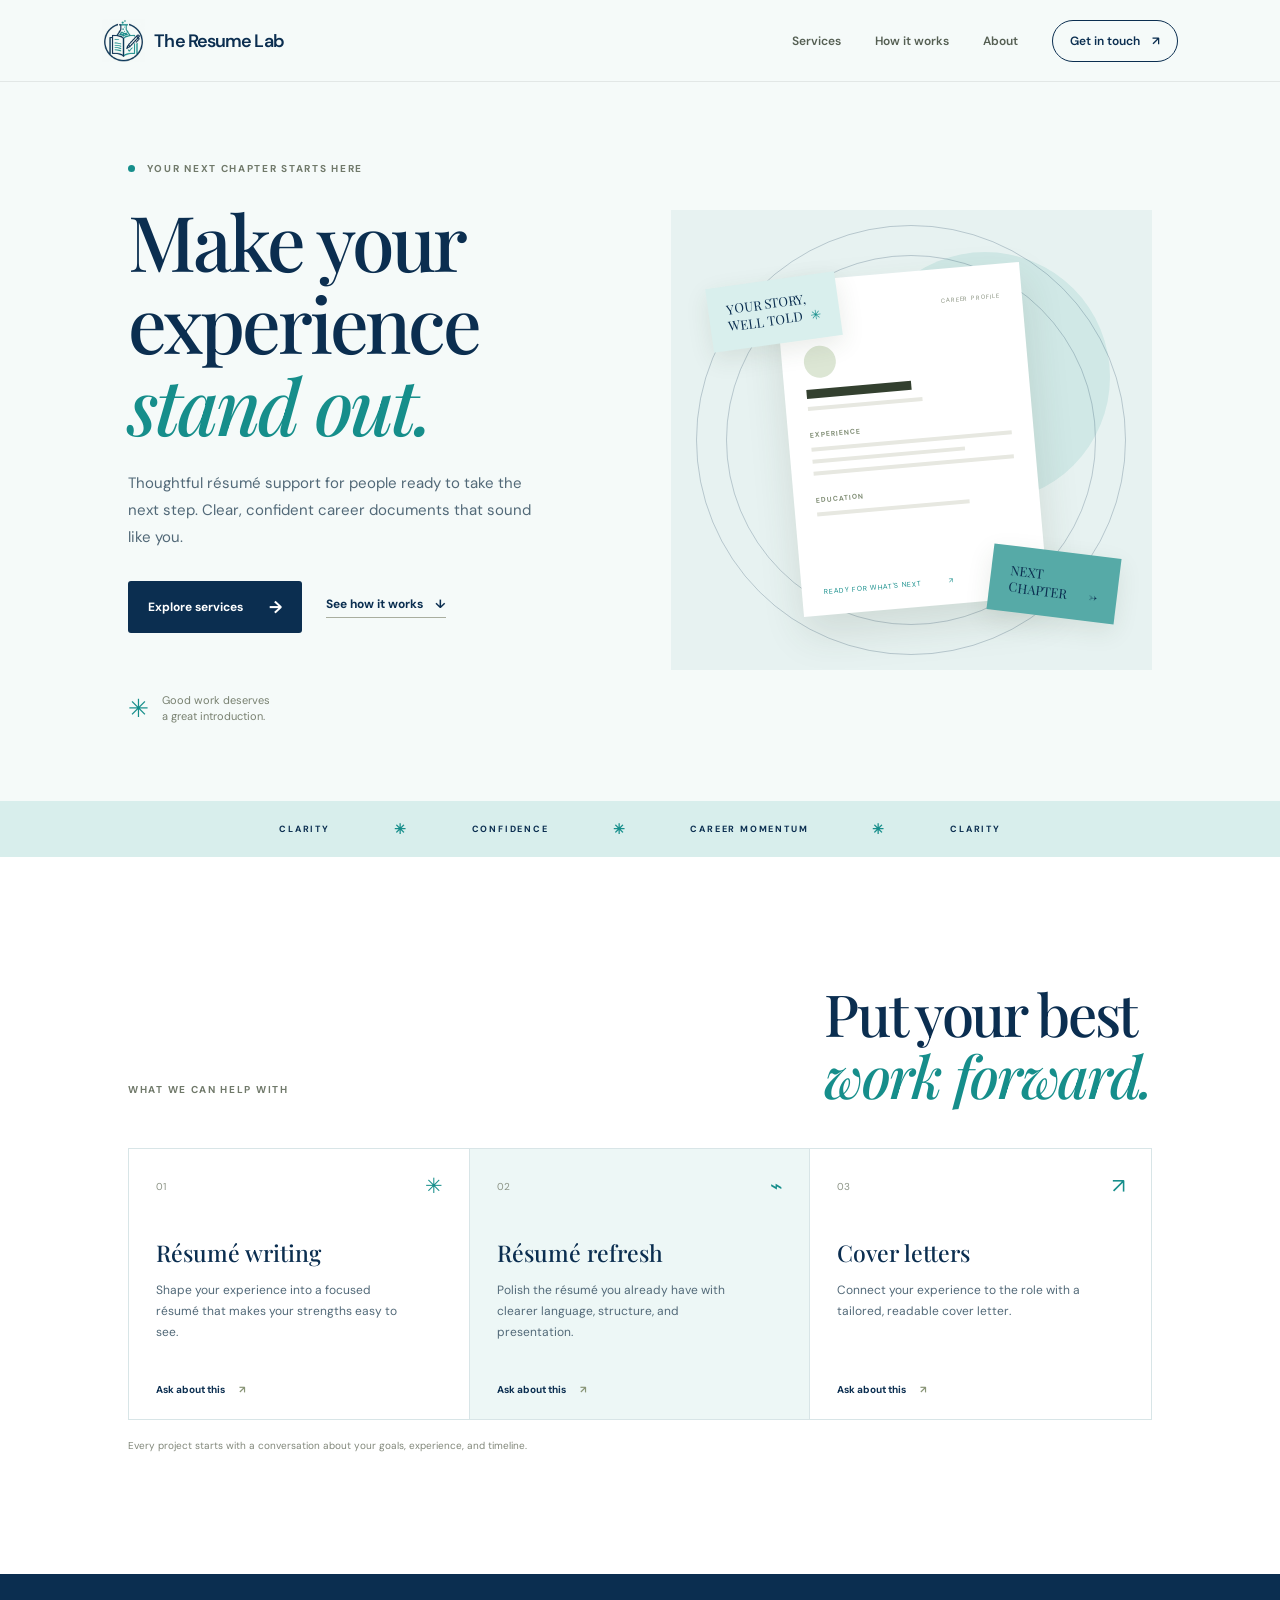
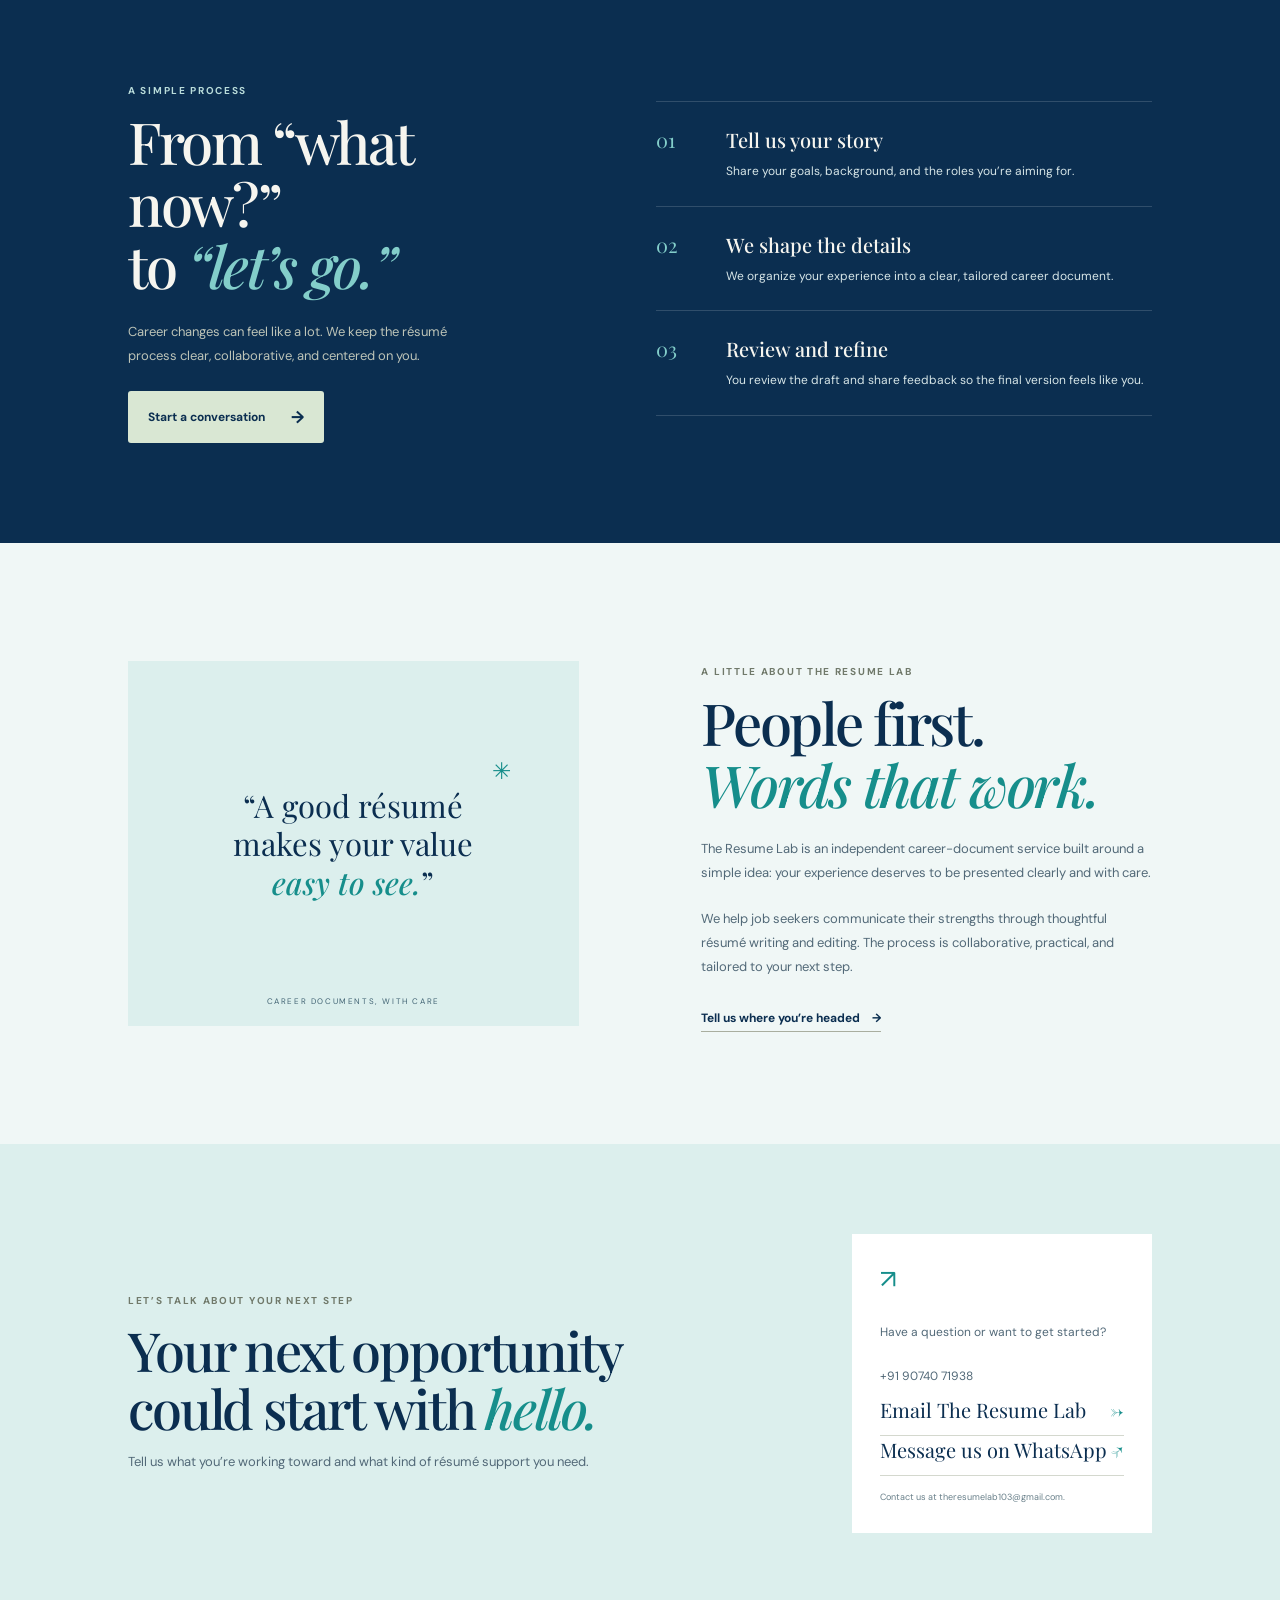
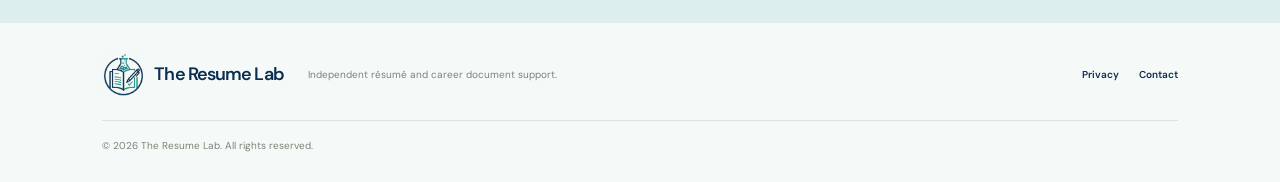
==== index.html @ 8561c63e "Add phone and WhatsApp contact" ====
﻿<!doctype html>
<html lang="en">
<head>
  <meta charset="utf-8">
  <meta name="viewport" content="width=device-width, initial-scale=1">
  <meta name="description" content="The Resume Lab helps job seekers present their experience clearly with résumé writing, editing, and career document support.">
  <meta name="theme-color" content="#f7f5f0">
  <title>The Resume Lab — Make your next move</title>
  <link rel="stylesheet" href="styles.css?v=navy-teal-20261121">
</head>
<body>
  <header class="site-header">
    <a class="brand" href="#home" aria-label="The Resume Lab home"><img class="brand-logo" src="logo.png" alt=""><span>The Resume Lab</span></a>
    <nav aria-label="Main navigation"><a href="#services">Services</a><a href="#process">How it works</a><a href="#about">About</a><a class="nav-cta" href="#contact">Get in touch <span aria-hidden="true">↗</span></a></nav>
  </header>
  <main>
    <section class="hero" id="home">
      <div class="hero-copy">
        <p class="eyebrow"><span class="eyebrow-dot"></span> YOUR NEXT CHAPTER STARTS HERE</p>
        <h1>Make your<br>experience <em>stand out.</em></h1>
        <p class="hero-text">Thoughtful résumé support for people ready to take the next step. Clear, confident career documents that sound like you.</p>
        <div class="hero-actions"><a class="button button-dark" href="#services">Explore services <span aria-hidden="true">→</span></a><a class="text-link" href="#process">See how it works <span aria-hidden="true">↓</span></a></div>
        <div class="hero-note"><span class="note-star">✳</span><span>Good work deserves<br>a great introduction.</span></div>
      </div>
      <div class="hero-art" aria-label="Illustration of a résumé document">
        <div class="sun"></div><div class="orbit orbit-one"></div><div class="orbit orbit-two"></div>
        <div class="paper"><div class="paper-top"><span class="paper-logo">RL</span><span class="paper-label">CAREER PROFILE</span></div><div class="paper-avatar"></div><div class="paper-name"></div><div class="paper-line line-short"></div><div class="paper-section">EXPERIENCE</div><div class="paper-line"></div><div class="paper-line line-mid"></div><div class="paper-line"></div><div class="paper-section">EDUCATION</div><div class="paper-line line-mid"></div><div class="paper-tag">READY FOR WHAT'S NEXT <span>↗</span></div></div>
        <div class="sticker sticker-top">YOUR STORY,<br>WELL TOLD <span>✳</span></div><div class="sticker sticker-bottom">NEXT<br>CHAPTER <span>→</span></div>
      </div>
    </section>
    <section class="strip"><span>CLARITY</span><b>✳</b><span>CONFIDENCE</span><b>✳</b><span>CAREER MOMENTUM</span><b>✳</b><span>CLARITY</span></section>
    <section class="section services" id="services">
      <div class="section-heading"><p class="eyebrow">WHAT WE CAN HELP WITH</p><h2>Put your best<br><em>work forward.</em></h2></div>
      <div class="service-grid">
        <article class="service-card"><span class="card-number">01</span><span class="service-icon">✳</span><h3>Résumé writing</h3><p>Shape your experience into a focused résumé that makes your strengths easy to see.</p><a href="#contact" aria-label="Ask about résumé writing">Ask about this <span>↗</span></a></article>
        <article class="service-card card-highlight"><span class="card-number">02</span><span class="service-icon">⌁</span><h3>Résumé refresh</h3><p>Polish the résumé you already have with clearer language, structure, and presentation.</p><a href="#contact" aria-label="Ask about a résumé refresh">Ask about this <span>↗</span></a></article>
        <article class="service-card"><span class="card-number">03</span><span class="service-icon">↗</span><h3>Cover letters</h3><p>Connect your experience to the role with a tailored, readable cover letter.</p><a href="#contact" aria-label="Ask about cover letters">Ask about this <span>↗</span></a></article>
      </div>
      <p class="small-note">Every project starts with a conversation about your goals, experience, and timeline.</p>
    </section>
    <section class="process" id="process"><div class="process-intro"><p class="eyebrow">A SIMPLE PROCESS</p><h2>From “what now?”<br>to <em>“let’s go.”</em></h2><p>Career changes can feel like a lot. We keep the résumé process clear, collaborative, and centered on you.</p><a class="button button-light" href="#contact">Start a conversation <span>→</span></a></div><div class="steps"><article><span>01</span><div><h3>Tell us your story</h3><p>Share your goals, background, and the roles you’re aiming for.</p></div></article><article><span>02</span><div><h3>We shape the details</h3><p>We organize your experience into a clear, tailored career document.</p></div></article><article><span>03</span><div><h3>Review and refine</h3><p>You review the draft and share feedback so the final version feels like you.</p></div></article></div></section>
    <section class="about section" id="about"><div class="about-visual"><div class="about-quote">“A good résumé<br>makes your value<br><em>easy to see.</em>”<span>✳</span></div><div class="about-caption">CAREER DOCUMENTS, WITH CARE</div></div><div class="about-copy"><p class="eyebrow">A LITTLE ABOUT THE RESUME LAB</p><h2>People first.<br><em>Words that work.</em></h2><p>The Resume Lab is an independent career-document service built around a simple idea: your experience deserves to be presented clearly and with care.</p><p>We help job seekers communicate their strengths through thoughtful résumé writing and editing. The process is collaborative, practical, and tailored to your next step.</p><a class="text-link" href="#contact">Tell us where you’re headed <span>→</span></a></div></section>
    <section class="contact" id="contact"><div><p class="eyebrow">LET’S TALK ABOUT YOUR NEXT STEP</p><h2>Your next opportunity<br>could start with <em>hello.</em></h2><p>Tell us what you’re working toward and what kind of résumé support you need.</p></div><div class="contact-card"><span class="contact-symbol">↗</span><p>Have a question or want to get started?</p><p class="contact-phone"><a href="tel:+919074071938">+91 90740 71938</a></p><a href="mailto:theresumelab103@gmail.com">Email The Resume Lab <span>→</span></a><a class="whatsapp-link" href="https://wa.me/919074071938" target="_blank" rel="noopener noreferrer" aria-label="Message The Resume Lab on WhatsApp">Message us on WhatsApp <span aria-hidden="true">↗</span></a><small>Contact us at theresumelab103@gmail.com.</small></div></section>
  </main>
  <footer class="site-footer"><a class="brand" href="#home"><img class="brand-logo" src="logo.png" alt=""><span>The Resume Lab</span></a><p>Independent résumé and career document support.</p><div class="footer-links"><a href="privacy.html">Privacy</a><a href="#contact">Contact</a></div><small>© <span id="year">2026</span> The Resume Lab. All rights reserved.</small></footer>
</body>
</html>
---- styles.css ----
﻿@import url('https://fonts.googleapis.com/css2?family=DM+Sans:wght@400;500;600;700&family=Playfair+Display:ital,wght@0,500;0,600;0,700;1,500;1,600&display=swap');
:root{--ink:#202820;--muted:#657065;--cream:#f7f5f0;--paper:#fffefa;--green:#d9e7d3;--lime:#b9d66d;--orange:#e77b50;--line:#deded5}*{box-sizing:border-box}html{scroll-behavior:smooth}body{margin:0;background:var(--cream);color:var(--ink);font-family:'DM Sans',sans-serif}a{color:inherit;text-decoration:none}.site-header{height:82px;padding:0 8%;display:flex;align-items:center;justify-content:space-between;border-bottom:1px solid rgba(32,40,32,.09)}.brand{font-weight:700;letter-spacing:-.06em;font-size:21px;display:inline-flex;align-items:center;gap:9px}.brand-light{font-weight:400;color:#758271}.brand-logo{height:43px;width:43px;object-fit:contain;mix-blend-mode:multiply}.brand>span{font-family:'DM Sans',sans-serif;font-size:18px;font-weight:600;letter-spacing:-.05em;color:var(--ink)}.site-header nav{display:flex;align-items:center;gap:34px;font-size:12px;font-weight:600}.site-header nav a:not(.nav-cta){color:#555f53}.nav-cta{padding:12px 17px;border:1px solid var(--ink);border-radius:99px}.nav-cta span{margin-left:9px}.hero{min-height:620px;padding:70px 10% 74px;display:grid;grid-template-columns:1fr 1fr;align-items:center;gap:6%}.eyebrow{font-size:10px;letter-spacing:.17em;font-weight:700;color:#70796a}.eyebrow-dot{display:inline-block;width:7px;height:7px;background:var(--orange);border-radius:50%;margin-right:8px}.hero h1,.section h2,.process h2,.about h2,.contact h2{font-family:'Playfair Display',serif;font-weight:500;letter-spacing:-.04em;line-height:1.07}.hero h1{font-size:clamp(54px,6vw,82px);margin:24px 0}.hero h1 em,.section h2 em,.process h2 em,.about h2 em,.contact h2 em,.about-quote em{font-weight:500;color:#81936d}.hero-text{max-width:420px;font-size:15px;line-height:1.8;color:var(--muted)}.hero-actions{display:flex;align-items:center;gap:24px;margin-top:30px}.button{display:inline-flex;align-items:center;gap:26px;padding:15px 20px;border-radius:3px;font-size:12px;font-weight:700}.button-dark{background:var(--ink);color:white}.button span{font-size:17px}.text-link{font-size:12px;font-weight:700;border-bottom:1px solid #a9ae9f;padding-bottom:5px}.text-link span{margin-left:9px}.hero-note{display:flex;gap:13px;align-items:center;margin-top:57px;font-size:11px;line-height:1.5;color:#788070}.note-star{font-size:25px;color:var(--orange)}.hero-art{height:460px;background:#e7ebdf;position:relative;overflow:hidden;display:grid;place-items:center}.sun{width:250px;height:250px;border-radius:50%;background:#d3dfc7;position:absolute;top:42px;right:42px}.orbit{position:absolute;border:1px solid rgba(93,115,79,.25);border-radius:50%;width:370px;height:370px}.orbit-two{width:430px;height:430px}.paper{position:relative;width:245px;height:335px;background:var(--paper);box-shadow:0 18px 40px #34452b22;padding:22px;transform:rotate(-5deg);z-index:1}.paper-top{display:flex;justify-content:space-between;align-items:center}.paper-logo{font-family:'Playfair Display';color:#849273;font-weight:700;font-size:15px}.paper-label{font-size:6px;letter-spacing:.16em;color:#87907e}.paper-avatar{margin-top:24px;width:32px;height:32px;background:#dce6d4;border-radius:50%}.paper-name{width:105px;height:9px;background:#33402f;margin-top:11px}.paper-line{height:4px;width:100%;background:#e7e8e1;margin-top:8px}.paper-line.line-short{width:57%;margin-top:8px}.paper-line.line-mid{width:76%}.paper-section{font-size:7px;letter-spacing:.14em;color:#839078;margin-top:20px;font-weight:700}.paper-tag{position:absolute;bottom:19px;font-size:7px;letter-spacing:.1em;color:#849273}.paper-tag span{color:#db805c;margin-left:25px}.sticker{position:absolute;z-index:2;font-family:'Playfair Display',serif;font-size:13px;line-height:1.3;box-shadow:0 8px 24px #34452b1a}.sticker-top{top:70px;left:8%;padding:15px 18px;background:#f4e0d4;transform:rotate(-8deg)}.sticker-top span{color:var(--orange);margin-left:6px}.sticker-bottom{bottom:53px;right:7%;padding:16px 19px;background:var(--lime);transform:rotate(7deg)}.sticker-bottom span{margin-left:19px}.strip{height:56px;background:#dbe4d4;display:flex;align-items:center;justify-content:center;gap:5%;font-size:9px;letter-spacing:.2em;font-weight:700;color:#606d58}.strip b{color:#e17b50;font-size:14px}.section{padding:112px 10%}.services{background:var(--paper)}.section-heading{display:flex;align-items:flex-end;justify-content:space-between;margin-bottom:42px}.section h2,.process h2,.about h2{font-size:clamp(40px,4.7vw,58px);margin:13px 0 0}.service-grid{display:grid;grid-template-columns:repeat(3,1fr);border:1px solid var(--line)}.service-card{min-height:270px;padding:25px 27px;position:relative;border-right:1px solid var(--line)}.service-card:last-child{border-right:0}.card-highlight{background:#f0f3ec}.card-number{font-size:10px;color:#8b9385}.service-icon{position:absolute;right:26px;top:23px;font-size:21px;color:#839273}.service-card h3{font-family:'Playfair Display',serif;font-weight:500;font-size:23px;margin:42px 0 10px}.service-card p{font-size:12px;color:var(--muted);line-height:1.75;max-width:260px}.service-card a{position:absolute;bottom:23px;left:27px;font-size:10px;font-weight:700}.service-card a span{margin-left:12px;color:#899577}.small-note{font-size:10px;color:#81877a;margin-top:19px}.process{background:var(--ink);color:#f6f5ef;padding:100px 10%;display:grid;grid-template-columns:.9fr 1.1fr;gap:12%;align-items:center}.process .eyebrow{color:#b2bdab}.process h2 em{color:#c4d49a}.process-intro>p:not(.eyebrow){font-size:13px;line-height:1.8;color:#bdc4b8;max-width:350px;margin:24px 0}.button-light{background:#d9e7d3;color:var(--ink)}.steps article{display:grid;grid-template-columns:50px 1fr;gap:20px;padding:24px 0;border-bottom:1px solid #ffffff27}.steps article:first-child{border-top:1px solid #ffffff27}.steps article>span{font-family:'Playfair Display';color:#b7ca8b;font-size:20px}.steps h3{font-family:'Playfair Display';font-size:20px;font-weight:500;margin:0 0 8px}.steps p{font-size:12px;color:#bdc4b8;line-height:1.7;margin:0}.about{display:grid;grid-template-columns:1fr 1fr;gap:12%;align-items:center;background:#f0eee7}.about-visual{height:365px;background:#e0e8d8;display:grid;place-items:center;position:relative}.about-quote{font-family:'Playfair Display';font-size:31px;line-height:1.25;text-align:center;position:relative}.about-quote span{position:absolute;right:-38px;top:-30px;color:var(--orange);font-size:23px}.about-caption{position:absolute;bottom:20px;font-size:8px;letter-spacing:.2em;color:#75816c}.about-copy>p:not(.eyebrow){font-size:13px;line-height:1.85;color:var(--muted);max-width:450px;margin:22px 0}.about-copy .text-link{display:inline-block;margin-top:9px}.contact{padding:90px 10%;background:#e3e9dd;display:flex;align-items:center;justify-content:space-between;gap:40px}.contact h2{font-size:clamp(38px,4.5vw,54px);margin:15px 0}.contact>div:first-child>p:last-child{color:var(--muted);font-size:13px}.contact-card{width:300px;background:var(--paper);padding:28px;position:relative}.contact-symbol{font-size:26px;color:#879875}.contact-card p{font-size:12px;color:var(--muted);margin:28px 0 12px}.contact-card>a{font-family:'Playfair Display';font-size:20px;border-bottom:1px solid #d4d8ce;padding-bottom:12px;display:flex;justify-content:space-between}.contact-card>a span{color:var(--orange)}.contact-card small{font-size:9px;color:#92988b;display:block;line-height:1.5;margin-top:15px}.site-footer{padding:30px 8%;display:grid;grid-template-columns:auto 1fr auto;align-items:center;gap:24px}.site-footer p,.site-footer small{font-size:10px;color:#7b8375}.footer-links{display:flex;gap:20px;font-size:10px;font-weight:600}.site-footer>small{grid-column:1/-1;border-top:1px solid var(--line);padding-top:18px}.privacy-page{max-width:780px;margin:80px auto;padding:0 25px;min-height:70vh}.privacy-page h1{font:500 48px 'Playfair Display'}.privacy-page p{font-size:14px;line-height:1.8;color:#586354}.privacy-page .brand{margin-bottom:45px}
@media(max-width:800px){.site-header{padding:0 5%}.site-header nav{gap:15px}.site-header nav a:not(.nav-cta){display:none}.hero{padding:55px 7%;grid-template-columns:1fr;gap:40px}.hero-art{height:390px}.strip{gap:3%;font-size:7px}.section,.process,.contact{padding:75px 7%}.service-grid{grid-template-columns:1fr}.service-card{border-right:0;border-bottom:1px solid var(--line);min-height:230px}.service-card:last-child{border-bottom:0}.process{grid-template-columns:1fr;gap:45px}.about{grid-template-columns:1fr;gap:50px}.about-visual{max-width:480px;width:100%;margin:auto}.contact{align-items:flex-start;flex-direction:column}.contact-card{width:min(100%,400px)}.site-footer{padding:30px 6%;grid-template-columns:1fr auto}.site-footer p{grid-column:1/-1;grid-row:2;margin:0}.footer-links{grid-column:2;grid-row:1}.site-footer>small{grid-row:3}}
@media(max-width:480px){.site-header{height:70px}.brand{font-size:18px}.nav-cta{padding:10px 12px;font-size:10px}.hero h1{font-size:54px}.hero-art{height:340px}.paper{transform:scale(.88) rotate(-5deg)}.sticker-top{top:40px}.sticker-bottom{bottom:35px}.strip{letter-spacing:.1em}.strip span:last-child,.strip b:last-of-type{display:none}.section-heading{display:block}.section-heading h2{margin-top:15px}.about-visual{height:310px}}


/* ResumeLab logo palette */
:root{--ink:#0b2e50;--muted:#526978;--cream:#f5faf9;--paper:#ffffff;--green:#d8eeec;--lime:#56aaa7;--orange:#168e8b;--line:#d8e5e7;--teal:#168e8b;--navy:#0b2e50}
.hero h1 em,.section h2 em,.about h2 em,.contact h2 em,.about-quote em{color:var(--teal)}
.hero-art{background:#e7f2f1}
.sun{background:#d0e8e6}
.orbit{border-color:rgba(11,46,80,.22)}
.paper-logo,.paper-tag,.service-icon,.about-caption,.contact-symbol{color:var(--teal)}
.paper-tag span,.sticker-top span,.contact-card>a span{color:var(--teal)}
.sticker-top{background:#d9efed}
.sticker-bottom{background:#56aaa7;color:#0b2e50}
.strip{background:#d8eeec;color:#0b2e50}
.strip b{color:#168e8b}
.card-highlight{background:#edf7f6}
.process .eyebrow{color:#b9dcda}
.process h2 em{color:#83ceca}
.steps article>span{color:#83ceca}
.steps p{color:#d6e5e7}
.about{background:#f0f7f6}
.about-visual{background:#dcefed}
.about-quote span{color:var(--teal)}
.about-caption{color:#426474}
.contact{background:#dcefed}
.contact-card small{color:#687f89}
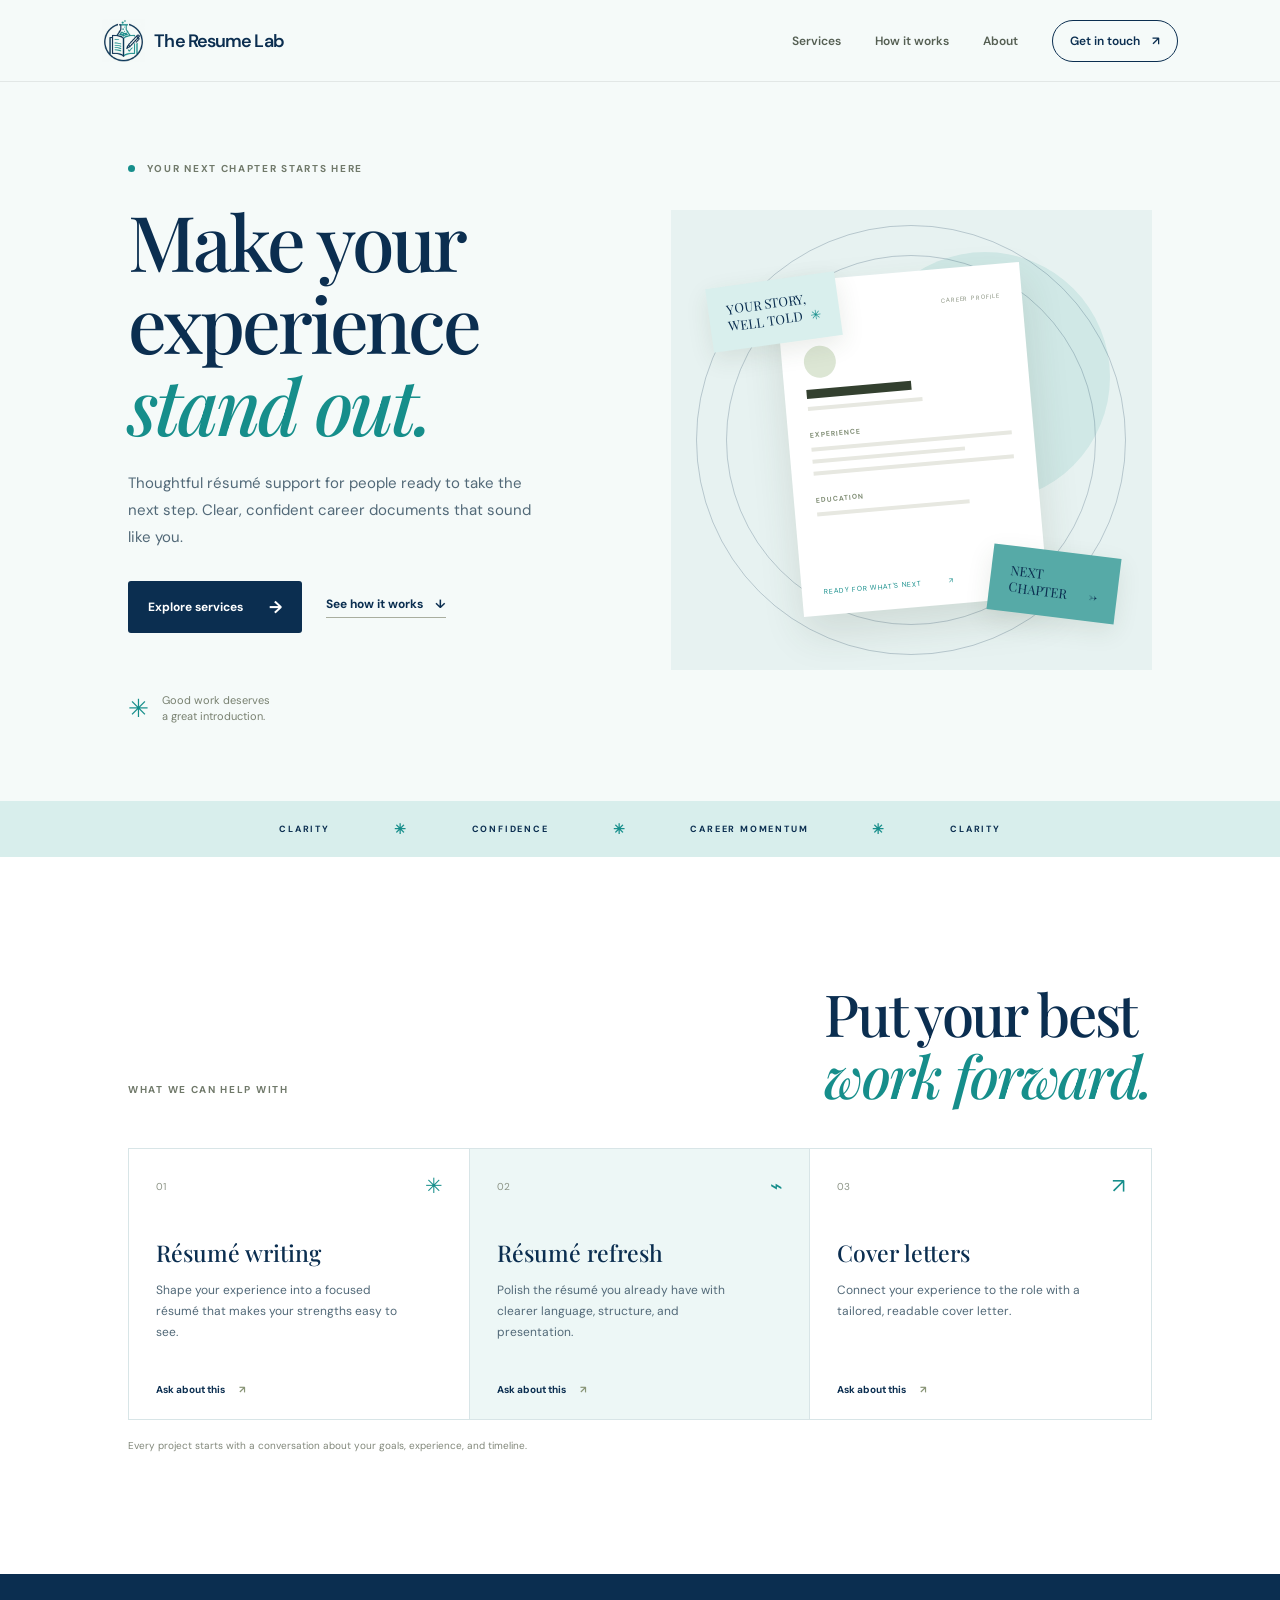
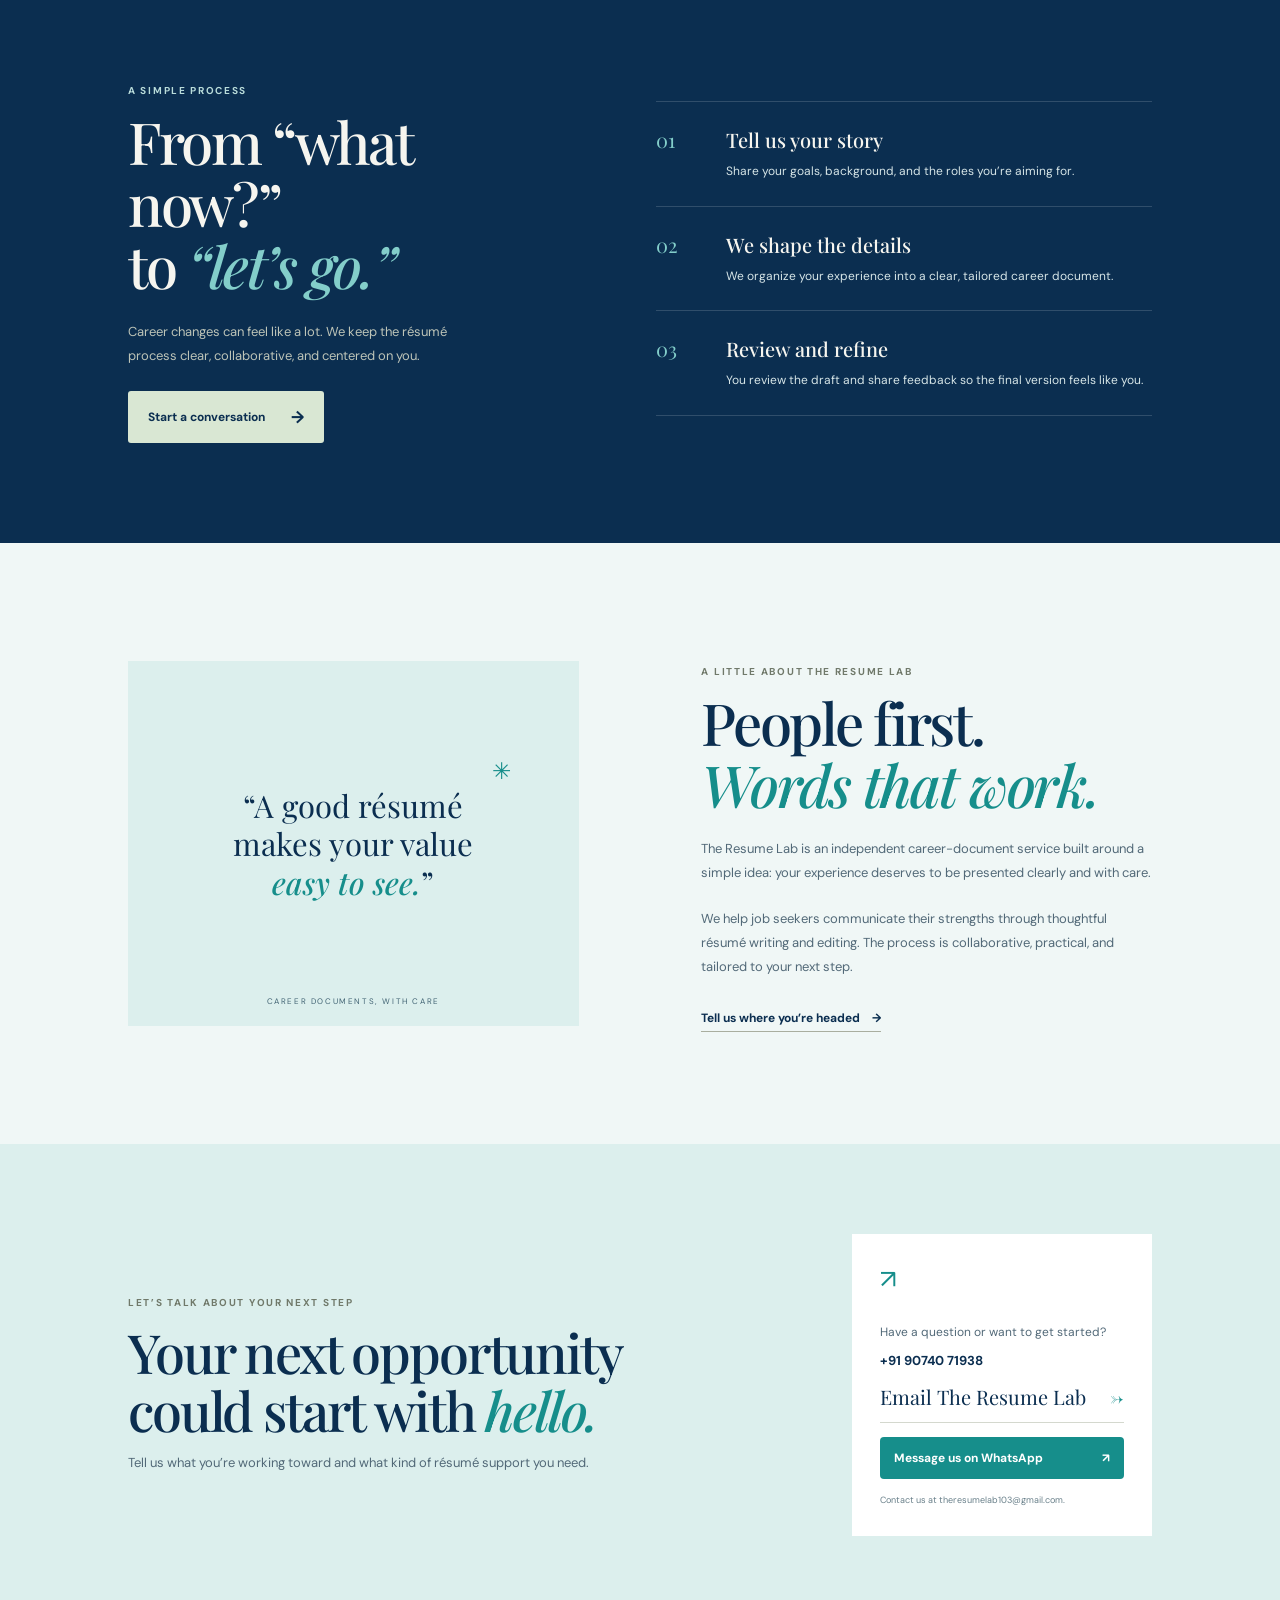
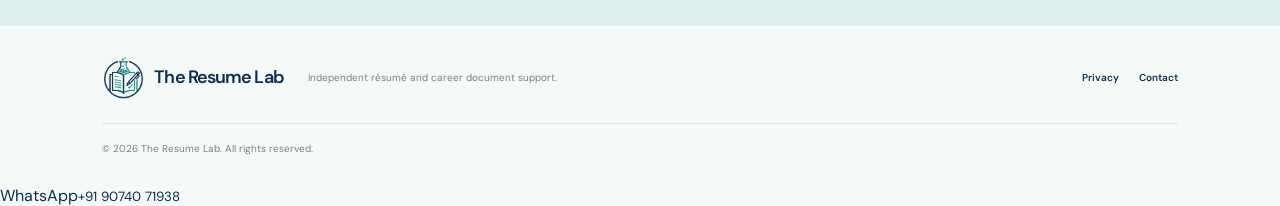
==== commit 8fe40f6b: "Make WhatsApp contact visible across the site" ====
--- a/index.html
+++ b/index.html
@@ -43,5 +43,6 @@
     <section class="contact" id="contact"><div><p class="eyebrow">LET’S TALK ABOUT YOUR NEXT STEP</p><h2>Your next opportunity<br>could start with <em>hello.</em></h2><p>Tell us what you’re working toward and what kind of résumé support you need.</p></div><div class="contact-card"><span class="contact-symbol">↗</span><p>Have a question or want to get started?</p><p class="contact-phone"><a href="tel:+919074071938">+91 90740 71938</a></p><a href="mailto:theresumelab103@gmail.com">Email The Resume Lab <span>→</span></a><a class="whatsapp-link" href="https://wa.me/919074071938" target="_blank" rel="noopener noreferrer" aria-label="Message The Resume Lab on WhatsApp">Message us on WhatsApp <span aria-hidden="true">↗</span></a><small>Contact us at theresumelab103@gmail.com.</small></div></section>
   </main>
   <footer class="site-footer"><a class="brand" href="#home"><img class="brand-logo" src="logo.png" alt=""><span>The Resume Lab</span></a><p>Independent résumé and career document support.</p><div class="footer-links"><a href="privacy.html">Privacy</a><a href="#contact">Contact</a></div><small>© <span id="year">2026</span> The Resume Lab. All rights reserved.</small></footer>
+  <a class="whatsapp-float" href="https://wa.me/919074071938" target="_blank" rel="noopener noreferrer" aria-label="Message The Resume Lab on WhatsApp at +91 90740 71938"><span>WhatsApp</span><small>+91 90740 71938</small></a>
 </body>
 </html>
--- a/styles.css
+++ b/styles.css
@@ -27,3 +27,8 @@
 .about-caption{color:#426474}
 .contact{background:#dcefed}
 .contact-card small{color:#687f89}
+
+.contact-card .contact-phone{font-size:13px;font-weight:700;color:var(--navy);margin:0 0 14px}
+.contact-card .contact-phone a{color:inherit}
+.contact-card .whatsapp-link{font-family:'DM Sans',sans-serif;font-size:12px;font-weight:700;border:0;padding:13px 14px;background:var(--teal);color:#fff;display:flex;align-items:center;justify-content:space-between;margin-top:14px;border-radius:4px}
+.contact-card .whatsapp-link span{color:#fff}
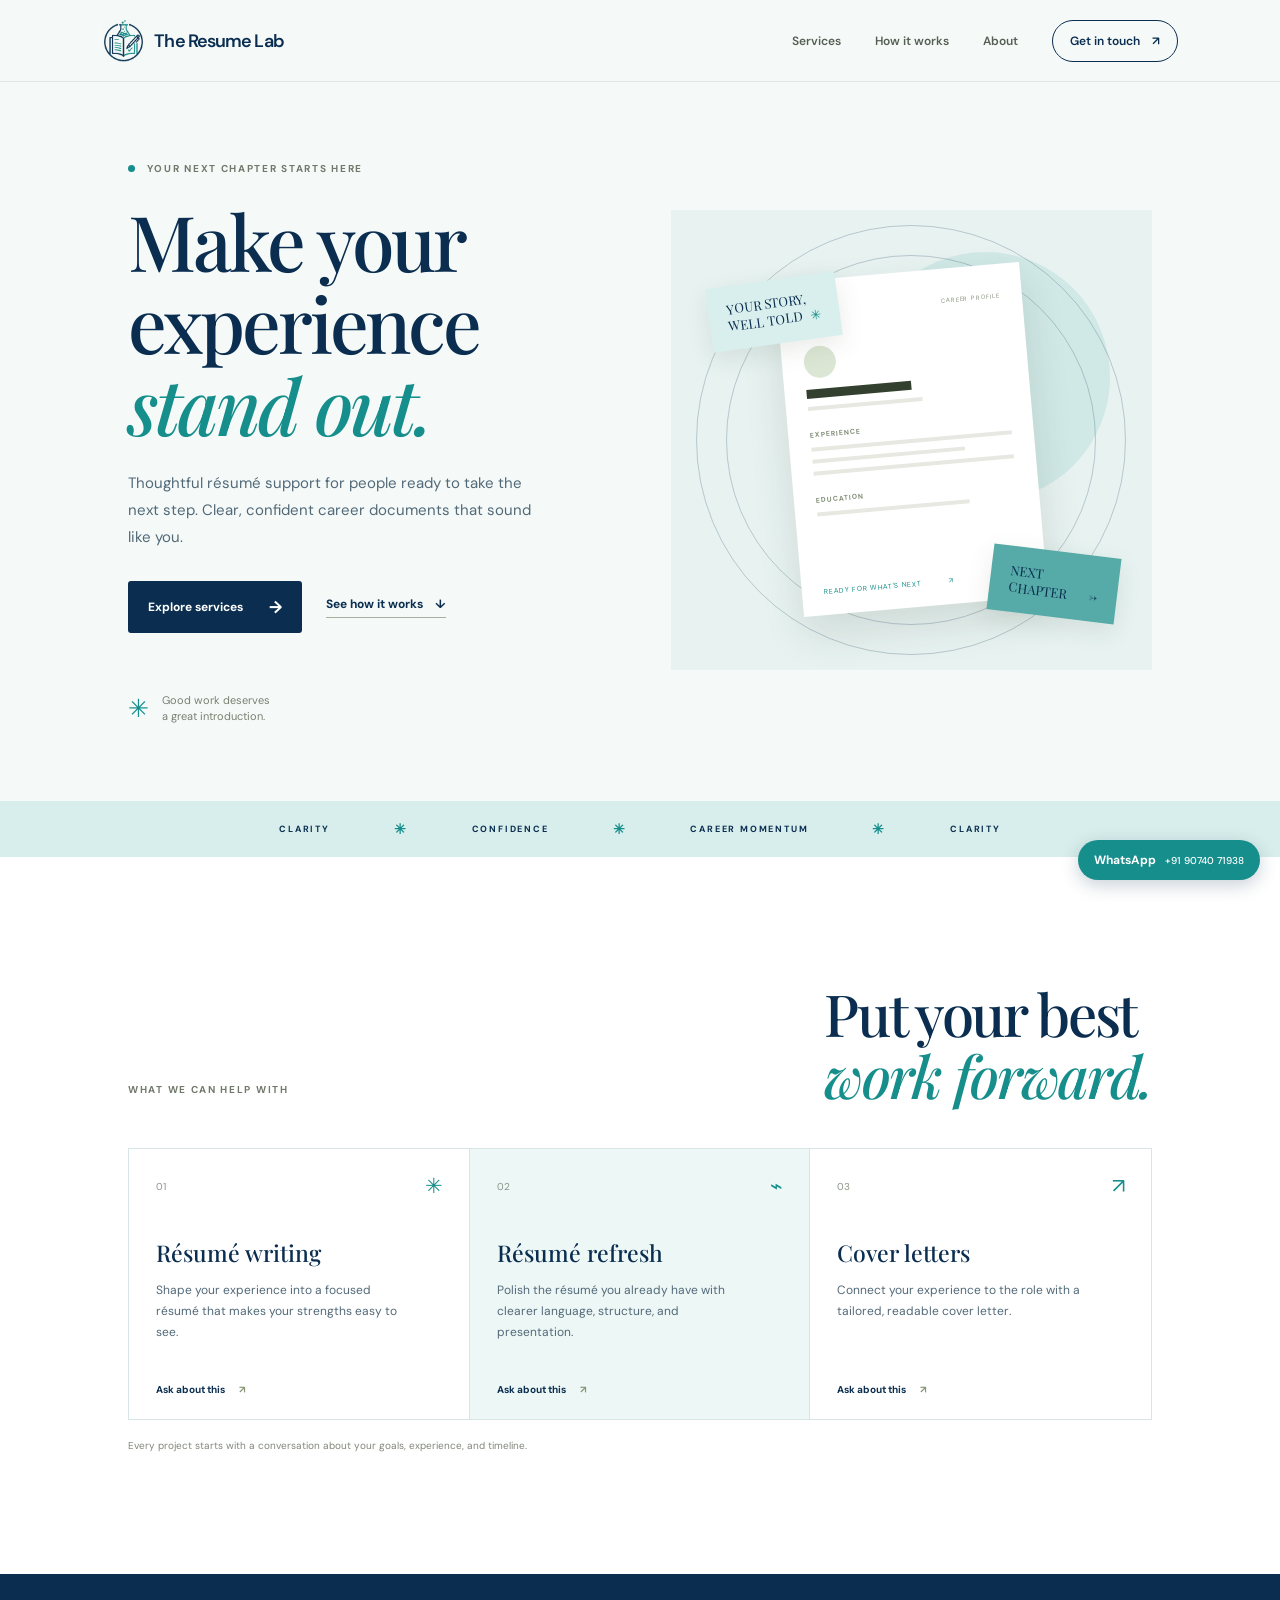
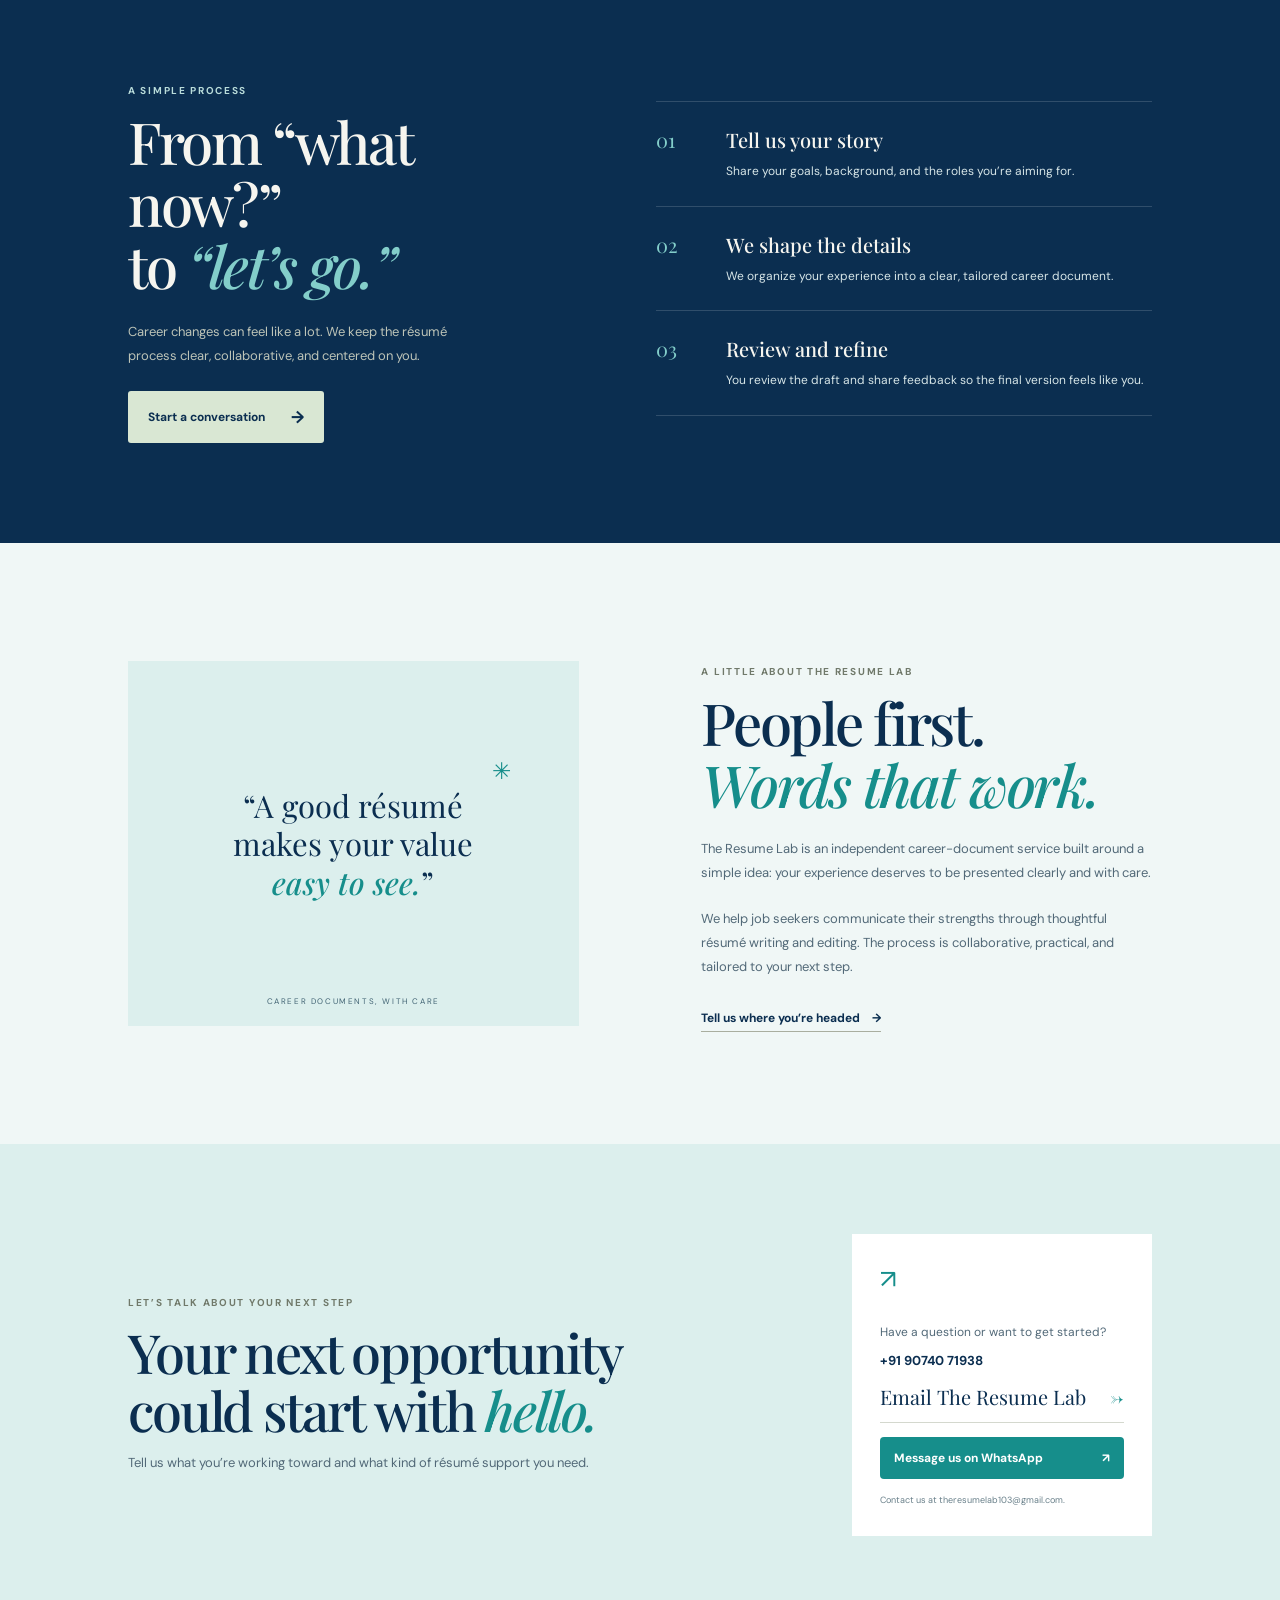
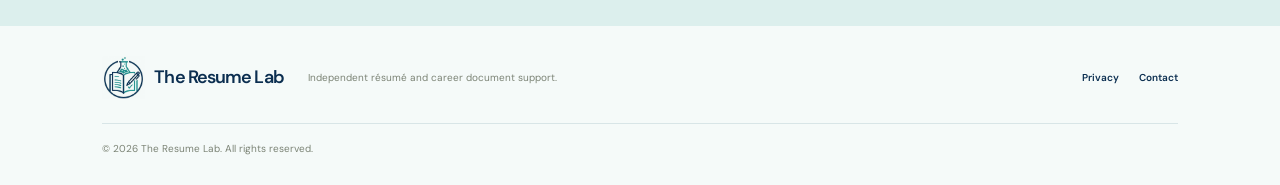
==== commit ed8d47e0: "Refresh WhatsApp button styling" ====
--- a/index.html
+++ b/index.html
@@ -6,7 +6,7 @@
   <meta name="description" content="The Resume Lab helps job seekers present their experience clearly with résumé writing, editing, and career document support.">
   <meta name="theme-color" content="#f7f5f0">
   <title>The Resume Lab — Make your next move</title>
-  <link rel="stylesheet" href="styles.css?v=navy-teal-20261121">
+  <link rel="stylesheet" href="styles.css?v=whatsapp-20261122">
 </head>
 <body>
   <header class="site-header">
--- a/styles.css
+++ b/styles.css
@@ -32,3 +32,9 @@
 .contact-card .contact-phone a{color:inherit}
 .contact-card .whatsapp-link{font-family:'DM Sans',sans-serif;font-size:12px;font-weight:700;border:0;padding:13px 14px;background:var(--teal);color:#fff;display:flex;align-items:center;justify-content:space-between;margin-top:14px;border-radius:4px}
 .contact-card .whatsapp-link span{color:#fff}
+
+.whatsapp-float{position:fixed;right:20px;bottom:20px;z-index:1000;display:flex;align-items:center;gap:9px;padding:12px 16px;border-radius:999px;background:var(--teal);color:#fff;box-shadow:0 5px 18px rgba(11,46,80,.22);font:700 12px 'DM Sans',sans-serif}
+.whatsapp-float small{font:500 10px 'DM Sans',sans-serif;color:#fff}
+.whatsapp-float:hover{background:var(--navy)}
+.whatsapp-float:focus-visible{outline:3px solid var(--navy);outline-offset:3px}
+@media(max-width:480px){.whatsapp-float{right:12px;bottom:12px;padding:11px 14px;font-size:11px;gap:7px}.whatsapp-float small{font-size:9px}}
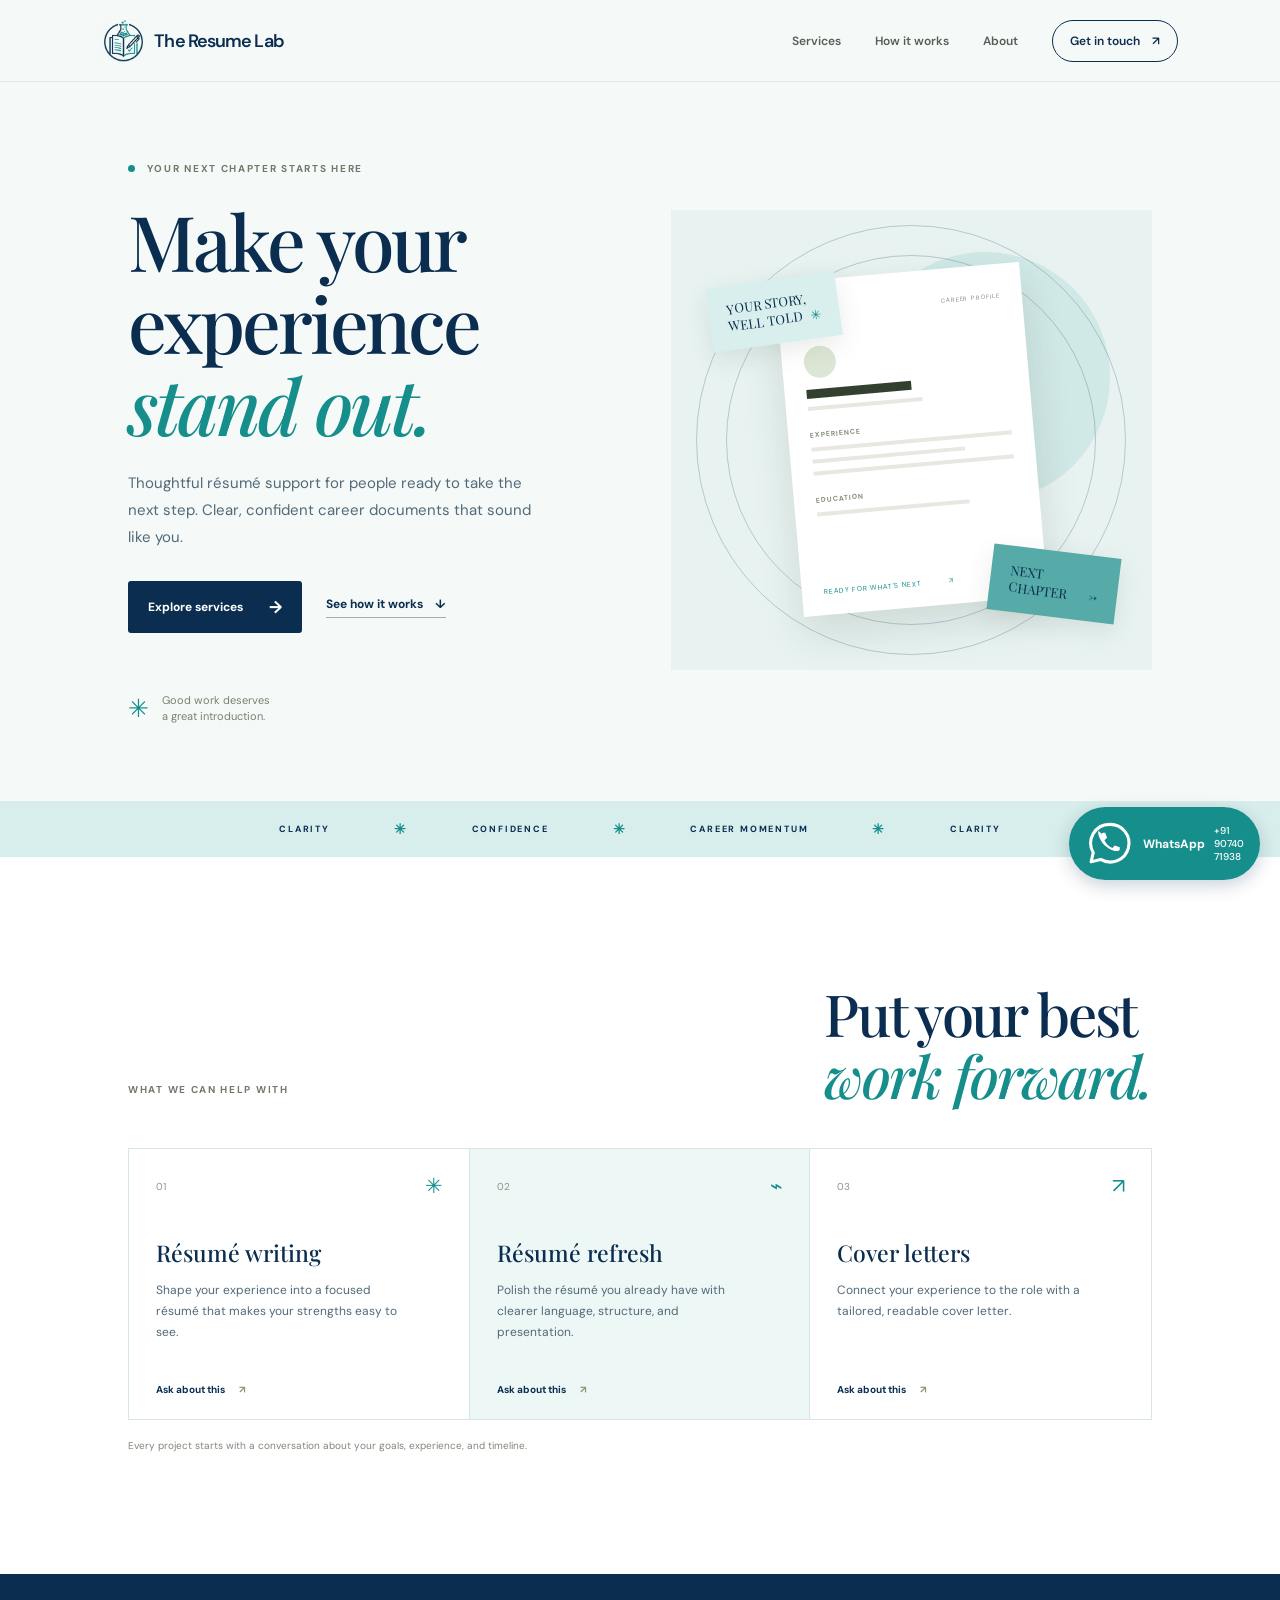
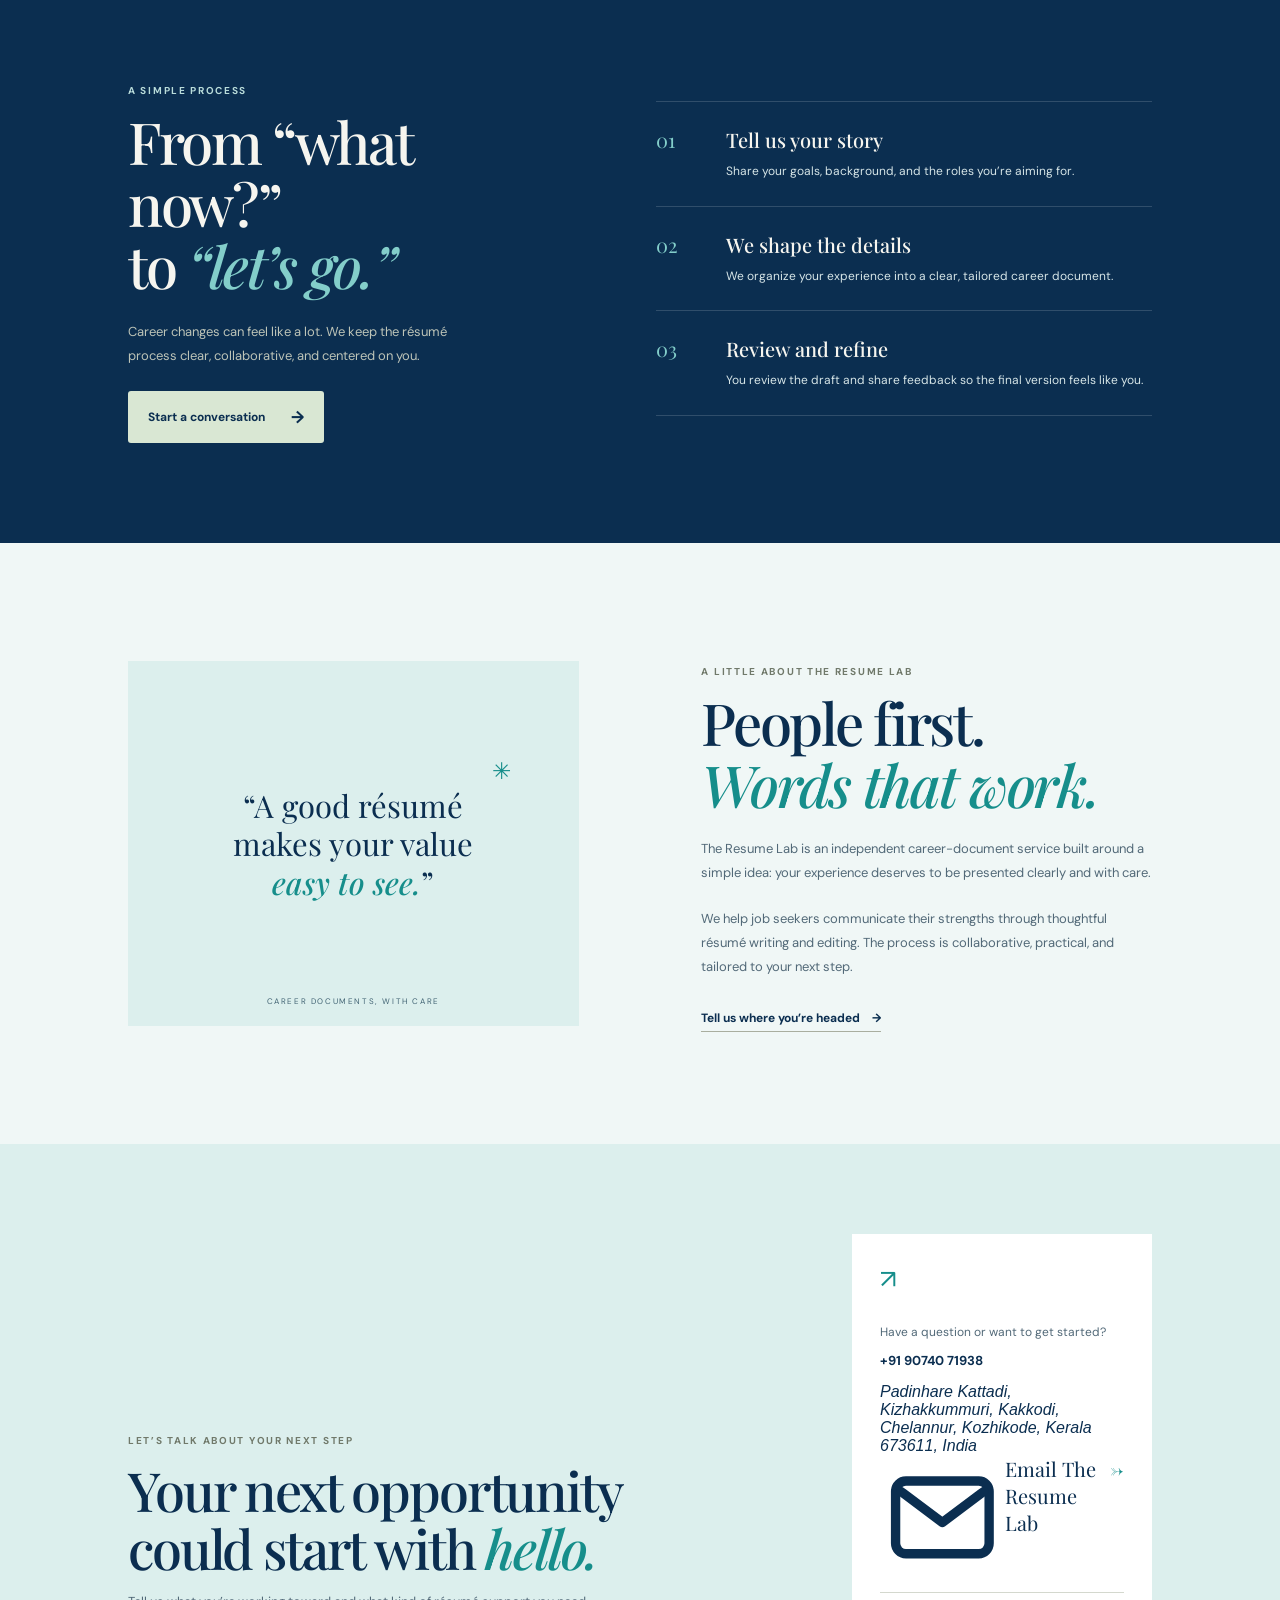
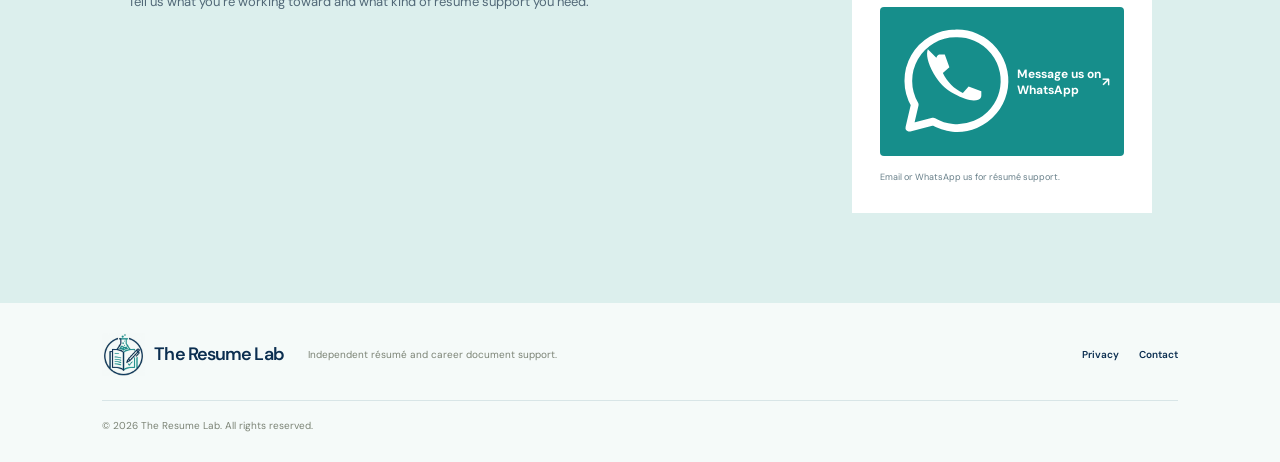
==== commit e8290480: "Add contact icons and business address" ====
--- a/index.html
+++ b/index.html
@@ -40,9 +40,9 @@
     </section>
     <section class="process" id="process"><div class="process-intro"><p class="eyebrow">A SIMPLE PROCESS</p><h2>From “what now?”<br>to <em>“let’s go.”</em></h2><p>Career changes can feel like a lot. We keep the résumé process clear, collaborative, and centered on you.</p><a class="button button-light" href="#contact">Start a conversation <span>→</span></a></div><div class="steps"><article><span>01</span><div><h3>Tell us your story</h3><p>Share your goals, background, and the roles you’re aiming for.</p></div></article><article><span>02</span><div><h3>We shape the details</h3><p>We organize your experience into a clear, tailored career document.</p></div></article><article><span>03</span><div><h3>Review and refine</h3><p>You review the draft and share feedback so the final version feels like you.</p></div></article></div></section>
     <section class="about section" id="about"><div class="about-visual"><div class="about-quote">“A good résumé<br>makes your value<br><em>easy to see.</em>”<span>✳</span></div><div class="about-caption">CAREER DOCUMENTS, WITH CARE</div></div><div class="about-copy"><p class="eyebrow">A LITTLE ABOUT THE RESUME LAB</p><h2>People first.<br><em>Words that work.</em></h2><p>The Resume Lab is an independent career-document service built around a simple idea: your experience deserves to be presented clearly and with care.</p><p>We help job seekers communicate their strengths through thoughtful résumé writing and editing. The process is collaborative, practical, and tailored to your next step.</p><a class="text-link" href="#contact">Tell us where you’re headed <span>→</span></a></div></section>
-    <section class="contact" id="contact"><div><p class="eyebrow">LET’S TALK ABOUT YOUR NEXT STEP</p><h2>Your next opportunity<br>could start with <em>hello.</em></h2><p>Tell us what you’re working toward and what kind of résumé support you need.</p></div><div class="contact-card"><span class="contact-symbol">↗</span><p>Have a question or want to get started?</p><p class="contact-phone"><a href="tel:+919074071938">+91 90740 71938</a></p><a href="mailto:theresumelab103@gmail.com">Email The Resume Lab <span>→</span></a><a class="whatsapp-link" href="https://wa.me/919074071938" target="_blank" rel="noopener noreferrer" aria-label="Message The Resume Lab on WhatsApp">Message us on WhatsApp <span aria-hidden="true">↗</span></a><small>Contact us at theresumelab103@gmail.com.</small></div></section>
+    <section class="contact" id="contact"><div><p class="eyebrow">LET’S TALK ABOUT YOUR NEXT STEP</p><h2>Your next opportunity<br>could start with <em>hello.</em></h2><p>Tell us what you’re working toward and what kind of résumé support you need.</p></div><div class="contact-card"><span class="contact-symbol">↗</span><p>Have a question or want to get started?</p><p class="contact-phone"><a href="tel:+919074071938">+91 90740 71938</a></p><address class="contact-address">Padinhare Kattadi, Kizhakkummuri, Kakkodi, Chelannur, Kozhikode, Kerala 673611, India</address><a class="contact-email" href="mailto:theresumelab103@gmail.com"><svg class="contact-icon" viewBox="0 0 24 24" aria-hidden="true"><rect x="3" y="5" width="18" height="14" rx="2" fill="none" stroke="currentColor" stroke-width="1.8"/><path d="m4 7 8 6 8-6" fill="none" stroke="currentColor" stroke-width="1.8" stroke-linecap="round" stroke-linejoin="round"/></svg>Email The Resume Lab <span aria-hidden="true">→</span></a><a class="whatsapp-link" href="https://wa.me/919074071938" target="_blank" rel="noopener noreferrer" aria-label="Message The Resume Lab on WhatsApp"><svg class="contact-icon whatsapp-icon" viewBox="0 0 32 32" aria-hidden="true"><path d="M16 3.5a12.3 12.3 0 0 0-10.6 18.5L4 28l6.2-1.6A12.3 12.3 0 1 0 16 3.5Z" fill="none" stroke="currentColor" stroke-width="2" stroke-linejoin="round"/><path d="M11 9.8c.3-.7.6-.8 1.1-.8h1.1l1.2 3.3-1.7 1.5c1.1 2.3 2.9 4.1 5.2 5.2l1.5-1.7 3.3 1.2v1.1c0 .5-.2.9-.8 1.1-1.2.5-3.4.1-6.3-1.5-2.2-1.2-4.1-3.1-5.3-5.3-1.6-2.9-2-5-1.5-6.3z" fill="currentColor"/></svg>Message us on WhatsApp <span aria-hidden="true">↗</span></a><small>Email or WhatsApp us for résumé support.</small></div></section>
   </main>
   <footer class="site-footer"><a class="brand" href="#home"><img class="brand-logo" src="logo.png" alt=""><span>The Resume Lab</span></a><p>Independent résumé and career document support.</p><div class="footer-links"><a href="privacy.html">Privacy</a><a href="#contact">Contact</a></div><small>© <span id="year">2026</span> The Resume Lab. All rights reserved.</small></footer>
-  <a class="whatsapp-float" href="https://wa.me/919074071938" target="_blank" rel="noopener noreferrer" aria-label="Message The Resume Lab on WhatsApp at +91 90740 71938"><span>WhatsApp</span><small>+91 90740 71938</small></a>
+  <a class="whatsapp-float" href="https://wa.me/919074071938" target="_blank" rel="noopener noreferrer" aria-label="Message The Resume Lab on WhatsApp at +91 90740 71938"><svg class="contact-icon whatsapp-icon" viewBox="0 0 32 32" aria-hidden="true"><path d="M16 3.5a12.3 12.3 0 0 0-10.6 18.5L4 28l6.2-1.6A12.3 12.3 0 1 0 16 3.5Z" fill="none" stroke="currentColor" stroke-width="2" stroke-linejoin="round"/><path d="M11 9.8c.3-.7.6-.8 1.1-.8h1.1l1.2 3.3-1.7 1.5c1.1 2.3 2.9 4.1 5.2 5.2l1.5-1.7 3.3 1.2v1.1c0 .5-.2.9-.8 1.1-1.2.5-3.4.1-6.3-1.5-2.2-1.2-4.1-3.1-5.3-5.3-1.6-2.9-2-5-1.5-6.3z" fill="currentColor"/></svg><span>WhatsApp</span><small>+91 90740 71938</small></a>
 </body>
 </html>
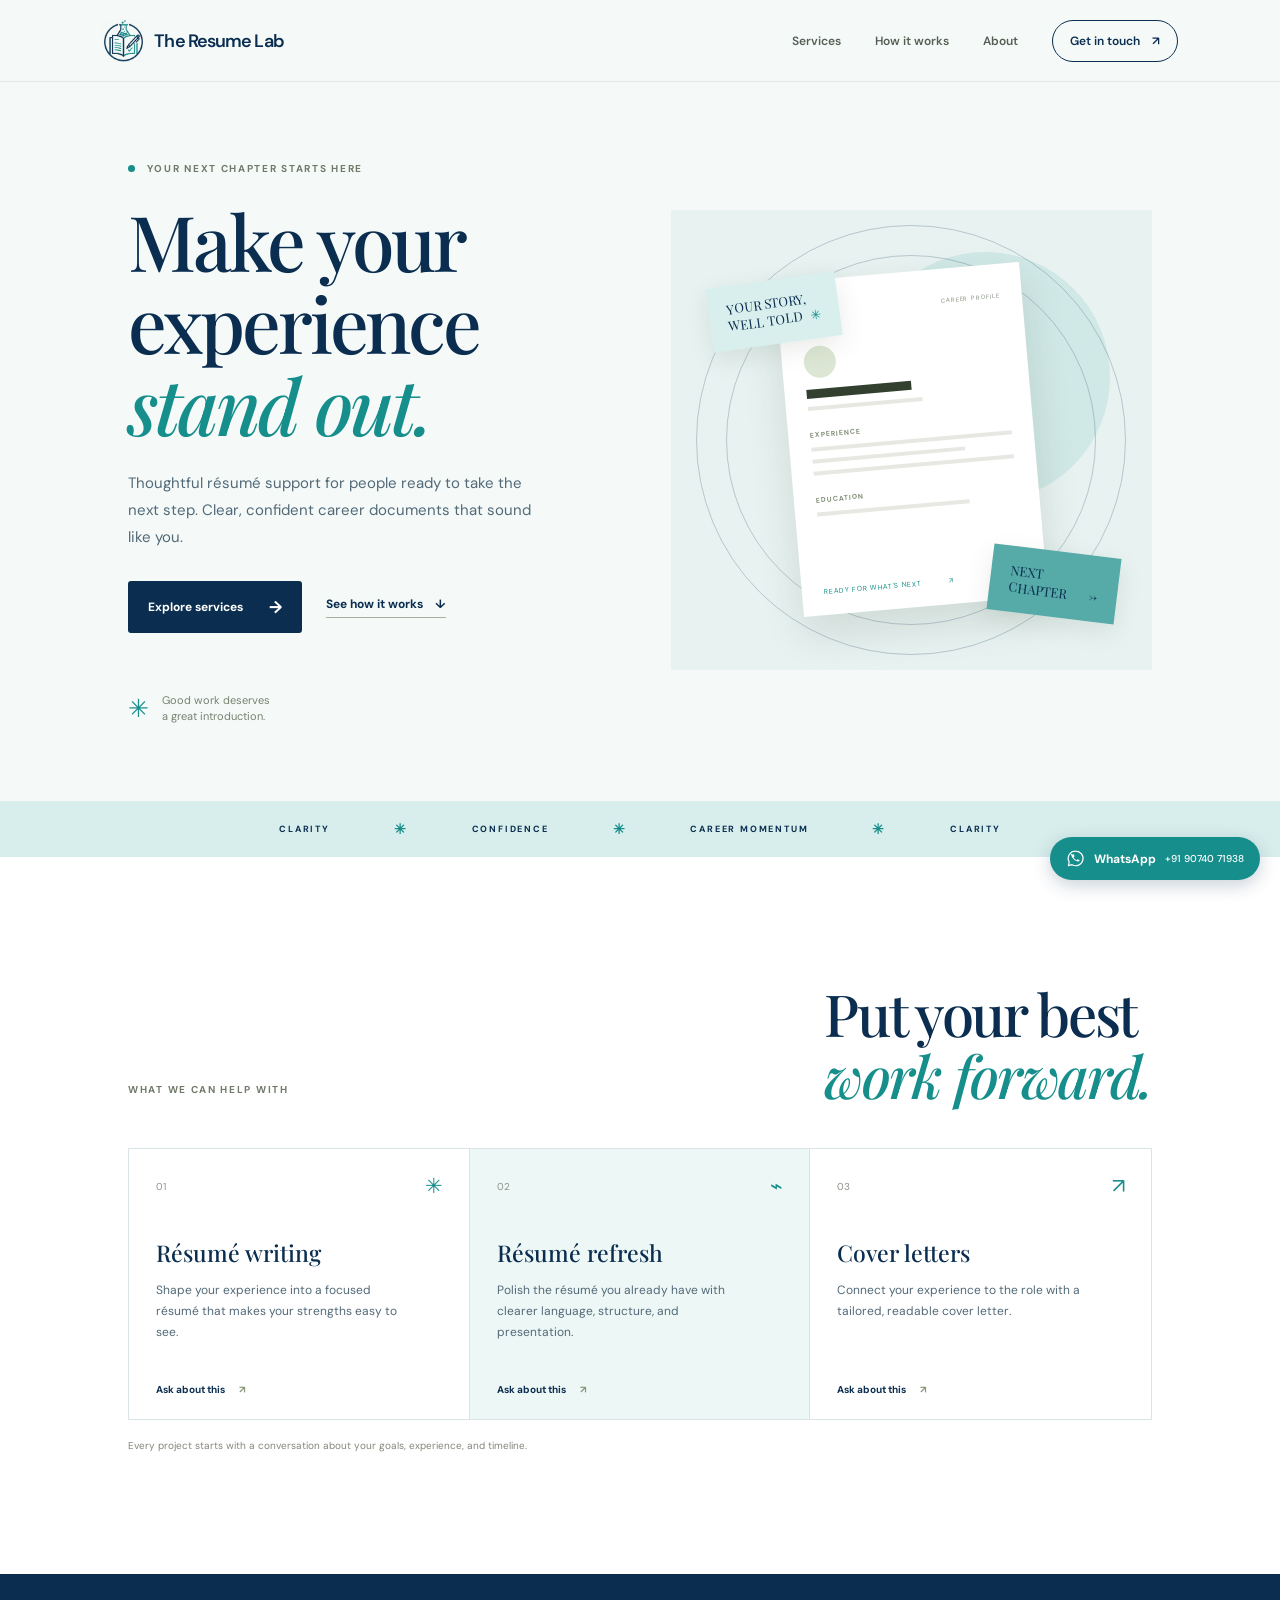
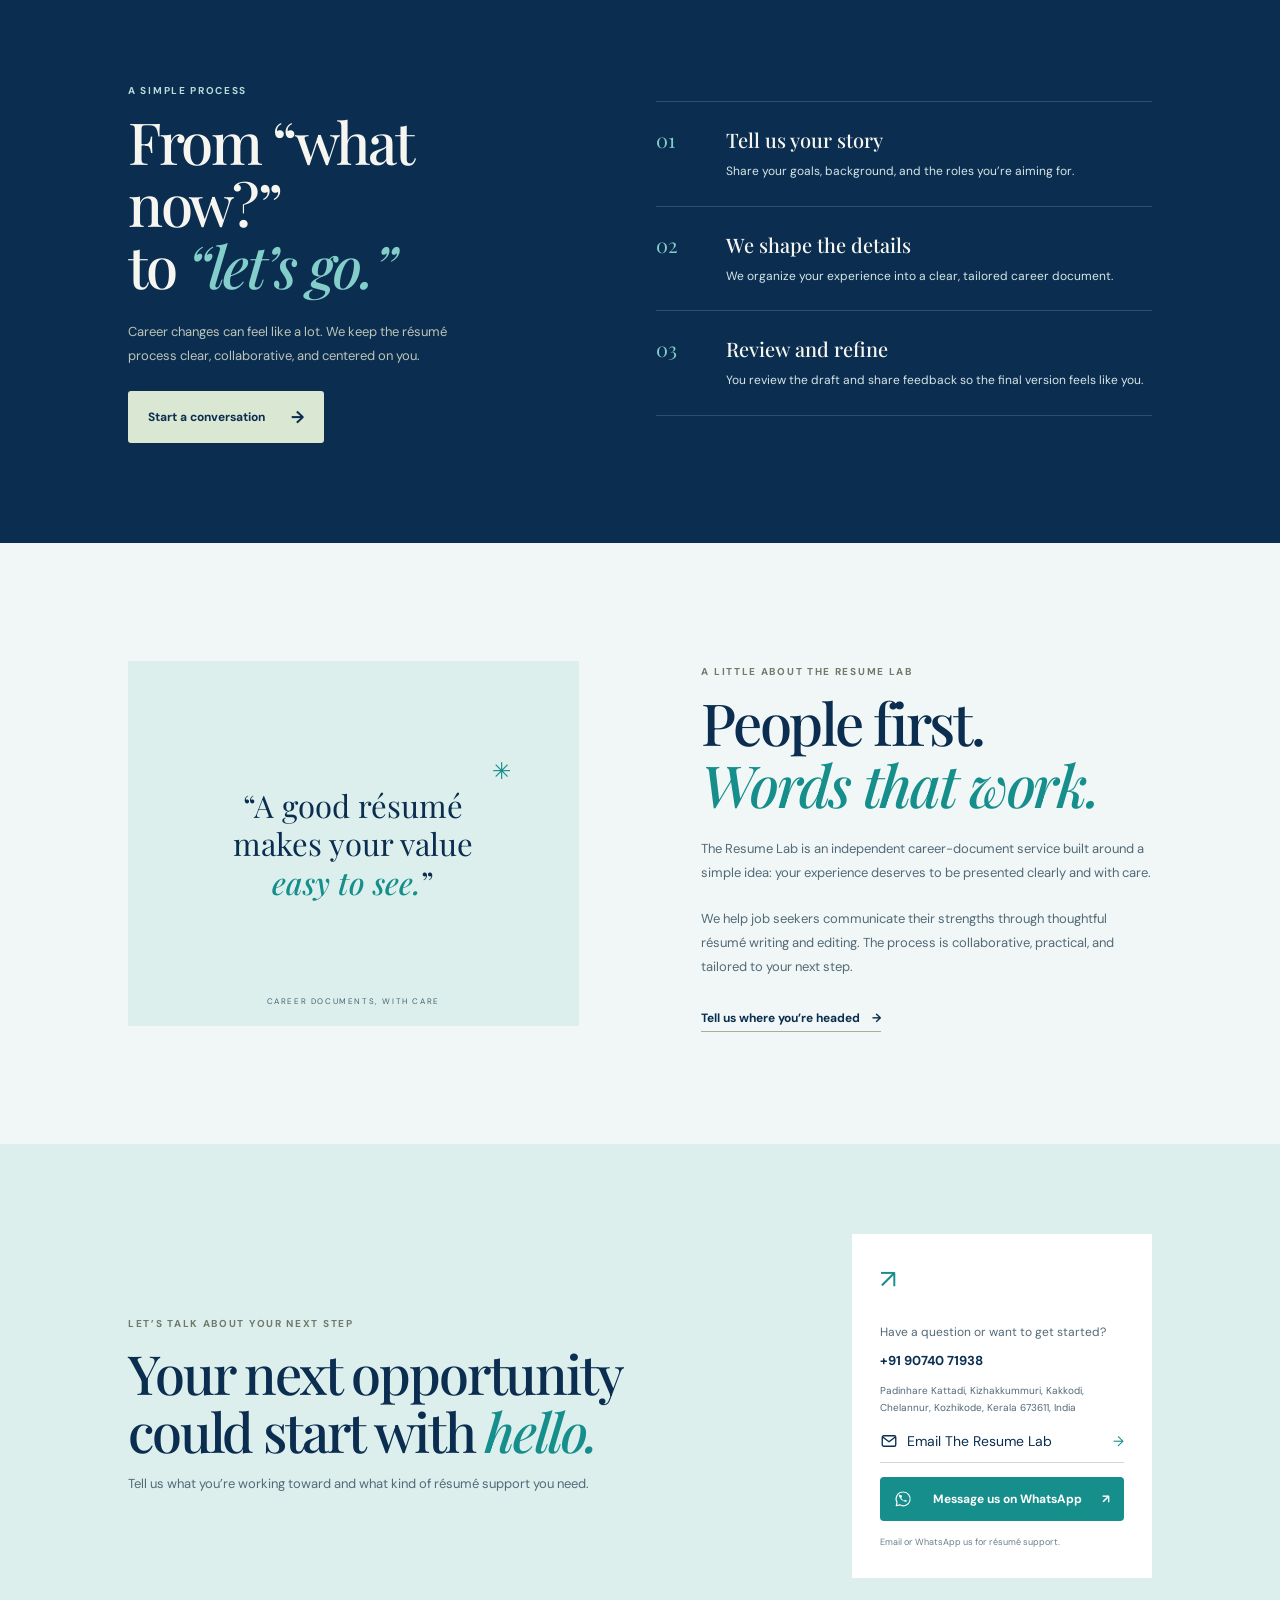
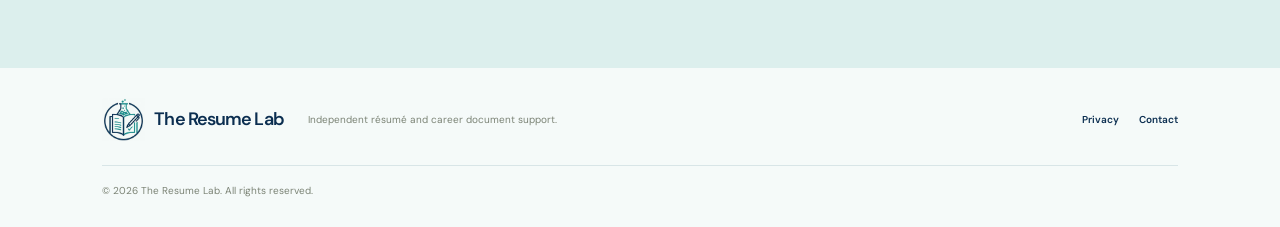
==== commit b6c514c6: "Refresh contact details styling" ====
--- a/index.html
+++ b/index.html
@@ -6,7 +6,7 @@
   <meta name="description" content="The Resume Lab helps job seekers present their experience clearly with résumé writing, editing, and career document support.">
   <meta name="theme-color" content="#f7f5f0">
   <title>The Resume Lab — Make your next move</title>
-  <link rel="stylesheet" href="styles.css?v=whatsapp-20261122">
+  <link rel="stylesheet" href="styles.css?v=contact-details-20261122">
 </head>
 <body>
   <header class="site-header">
--- a/styles.css
+++ b/styles.css
@@ -38,3 +38,10 @@
 .whatsapp-float:hover{background:var(--navy)}
 .whatsapp-float:focus-visible{outline:3px solid var(--navy);outline-offset:3px}
 @media(max-width:480px){.whatsapp-float{right:12px;bottom:12px;padding:11px 14px;font-size:11px;gap:7px}.whatsapp-float small{font-size:9px}}
+
+.contact-card .contact-address{font-style:normal;font-size:10px;line-height:1.65;color:var(--muted);margin:0 0 16px}
+.contact-card .contact-email{font-family:'DM Sans',sans-serif;font-size:14px;align-items:center;gap:9px;white-space:nowrap}
+.contact-card .contact-email span{margin-left:auto;color:var(--teal)}
+.contact-card .whatsapp-link{gap:9px;white-space:nowrap}
+.contact-icon{width:18px;height:18px;flex:0 0 18px}
+.whatsapp-float .contact-icon{width:19px;height:19px;flex-basis:19px}
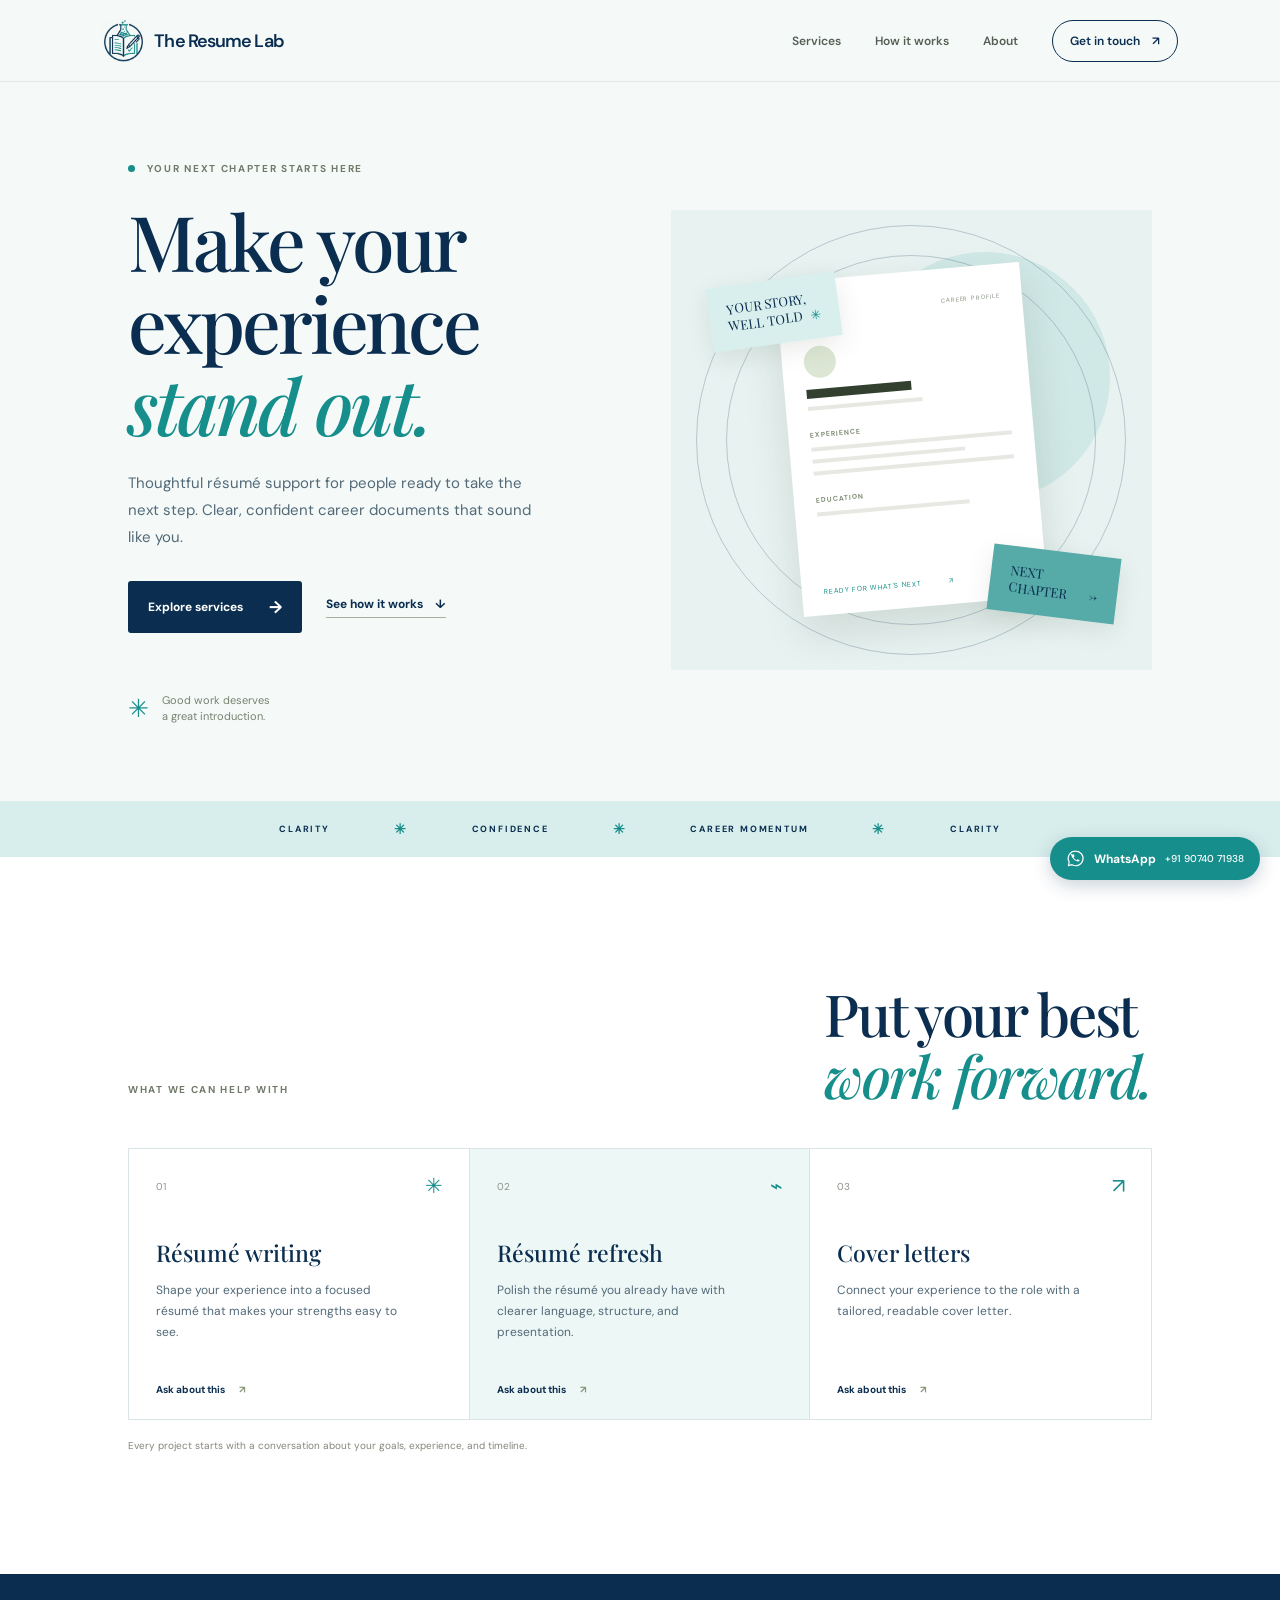
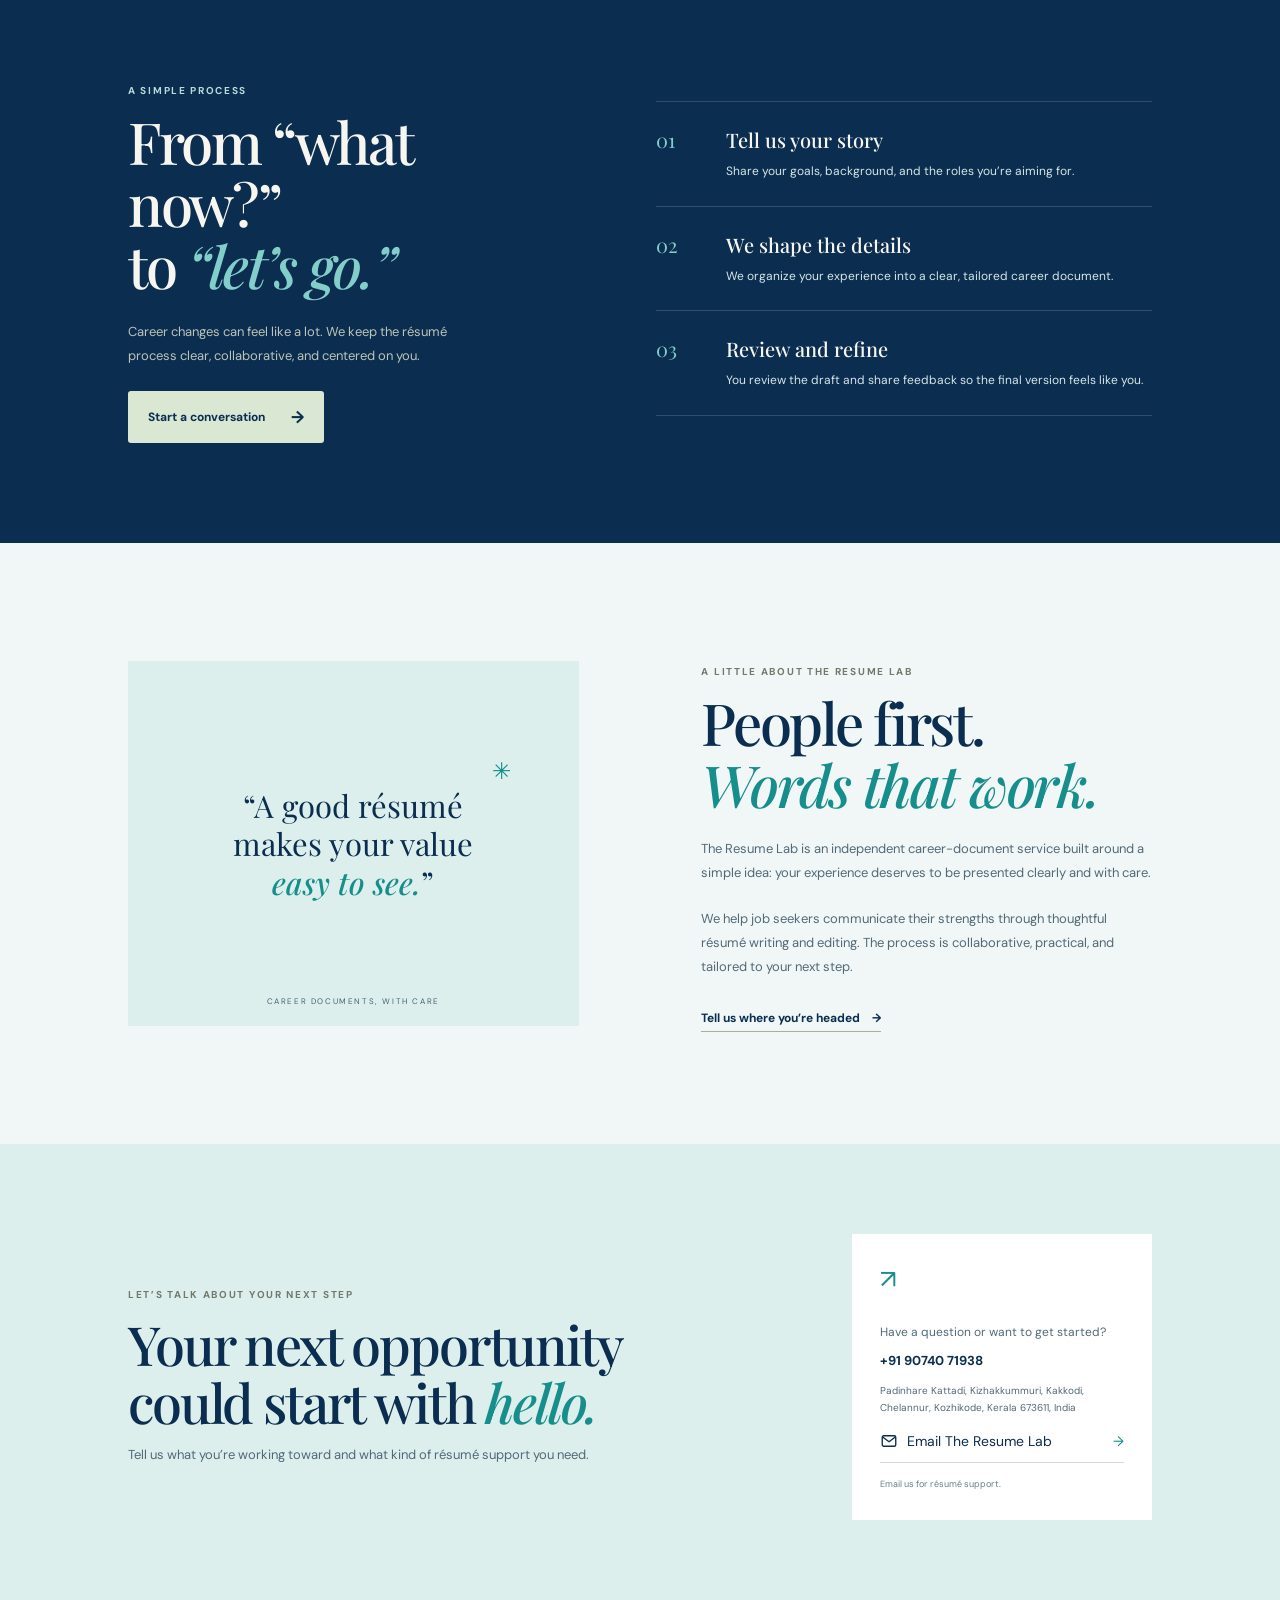
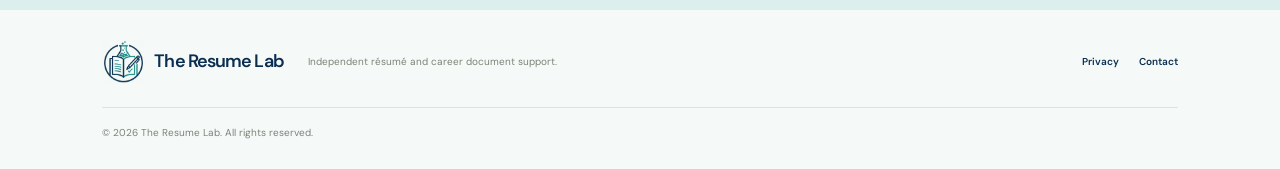
==== commit 2eaf9da0: "Keep only floating WhatsApp button" ====
--- a/index.html
+++ b/index.html
@@ -6,7 +6,7 @@
   <meta name="description" content="The Resume Lab helps job seekers present their experience clearly with résumé writing, editing, and career document support.">
   <meta name="theme-color" content="#f7f5f0">
   <title>The Resume Lab — Make your next move</title>
-  <link rel="stylesheet" href="styles.css?v=contact-details-20261122">
+  <link rel="stylesheet" href="styles.css?v=contact-single-whatsapp-20261122">
 </head>
 <body>
   <header class="site-header">
@@ -40,7 +40,7 @@
     </section>
     <section class="process" id="process"><div class="process-intro"><p class="eyebrow">A SIMPLE PROCESS</p><h2>From “what now?”<br>to <em>“let’s go.”</em></h2><p>Career changes can feel like a lot. We keep the résumé process clear, collaborative, and centered on you.</p><a class="button button-light" href="#contact">Start a conversation <span>→</span></a></div><div class="steps"><article><span>01</span><div><h3>Tell us your story</h3><p>Share your goals, background, and the roles you’re aiming for.</p></div></article><article><span>02</span><div><h3>We shape the details</h3><p>We organize your experience into a clear, tailored career document.</p></div></article><article><span>03</span><div><h3>Review and refine</h3><p>You review the draft and share feedback so the final version feels like you.</p></div></article></div></section>
     <section class="about section" id="about"><div class="about-visual"><div class="about-quote">“A good résumé<br>makes your value<br><em>easy to see.</em>”<span>✳</span></div><div class="about-caption">CAREER DOCUMENTS, WITH CARE</div></div><div class="about-copy"><p class="eyebrow">A LITTLE ABOUT THE RESUME LAB</p><h2>People first.<br><em>Words that work.</em></h2><p>The Resume Lab is an independent career-document service built around a simple idea: your experience deserves to be presented clearly and with care.</p><p>We help job seekers communicate their strengths through thoughtful résumé writing and editing. The process is collaborative, practical, and tailored to your next step.</p><a class="text-link" href="#contact">Tell us where you’re headed <span>→</span></a></div></section>
-    <section class="contact" id="contact"><div><p class="eyebrow">LET’S TALK ABOUT YOUR NEXT STEP</p><h2>Your next opportunity<br>could start with <em>hello.</em></h2><p>Tell us what you’re working toward and what kind of résumé support you need.</p></div><div class="contact-card"><span class="contact-symbol">↗</span><p>Have a question or want to get started?</p><p class="contact-phone"><a href="tel:+919074071938">+91 90740 71938</a></p><address class="contact-address">Padinhare Kattadi, Kizhakkummuri, Kakkodi, Chelannur, Kozhikode, Kerala 673611, India</address><a class="contact-email" href="mailto:theresumelab103@gmail.com"><svg class="contact-icon" viewBox="0 0 24 24" aria-hidden="true"><rect x="3" y="5" width="18" height="14" rx="2" fill="none" stroke="currentColor" stroke-width="1.8"/><path d="m4 7 8 6 8-6" fill="none" stroke="currentColor" stroke-width="1.8" stroke-linecap="round" stroke-linejoin="round"/></svg>Email The Resume Lab <span aria-hidden="true">→</span></a><a class="whatsapp-link" href="https://wa.me/919074071938" target="_blank" rel="noopener noreferrer" aria-label="Message The Resume Lab on WhatsApp"><svg class="contact-icon whatsapp-icon" viewBox="0 0 32 32" aria-hidden="true"><path d="M16 3.5a12.3 12.3 0 0 0-10.6 18.5L4 28l6.2-1.6A12.3 12.3 0 1 0 16 3.5Z" fill="none" stroke="currentColor" stroke-width="2" stroke-linejoin="round"/><path d="M11 9.8c.3-.7.6-.8 1.1-.8h1.1l1.2 3.3-1.7 1.5c1.1 2.3 2.9 4.1 5.2 5.2l1.5-1.7 3.3 1.2v1.1c0 .5-.2.9-.8 1.1-1.2.5-3.4.1-6.3-1.5-2.2-1.2-4.1-3.1-5.3-5.3-1.6-2.9-2-5-1.5-6.3z" fill="currentColor"/></svg>Message us on WhatsApp <span aria-hidden="true">↗</span></a><small>Email or WhatsApp us for résumé support.</small></div></section>
+    <section class="contact" id="contact"><div><p class="eyebrow">LET’S TALK ABOUT YOUR NEXT STEP</p><h2>Your next opportunity<br>could start with <em>hello.</em></h2><p>Tell us what you’re working toward and what kind of résumé support you need.</p></div><div class="contact-card"><span class="contact-symbol">↗</span><p>Have a question or want to get started?</p><p class="contact-phone"><a href="tel:+919074071938">+91 90740 71938</a></p><address class="contact-address">Padinhare Kattadi, Kizhakkummuri, Kakkodi, Chelannur, Kozhikode, Kerala 673611, India</address><a class="contact-email" href="mailto:theresumelab103@gmail.com"><svg class="contact-icon" viewBox="0 0 24 24" aria-hidden="true"><rect x="3" y="5" width="18" height="14" rx="2" fill="none" stroke="currentColor" stroke-width="1.8"/><path d="m4 7 8 6 8-6" fill="none" stroke="currentColor" stroke-width="1.8" stroke-linecap="round" stroke-linejoin="round"/></svg>Email The Resume Lab <span aria-hidden="true">→</span></a><small>Email us for résumé support.</small></div></section>
   </main>
   <footer class="site-footer"><a class="brand" href="#home"><img class="brand-logo" src="logo.png" alt=""><span>The Resume Lab</span></a><p>Independent résumé and career document support.</p><div class="footer-links"><a href="privacy.html">Privacy</a><a href="#contact">Contact</a></div><small>© <span id="year">2026</span> The Resume Lab. All rights reserved.</small></footer>
   <a class="whatsapp-float" href="https://wa.me/919074071938" target="_blank" rel="noopener noreferrer" aria-label="Message The Resume Lab on WhatsApp at +91 90740 71938"><svg class="contact-icon whatsapp-icon" viewBox="0 0 32 32" aria-hidden="true"><path d="M16 3.5a12.3 12.3 0 0 0-10.6 18.5L4 28l6.2-1.6A12.3 12.3 0 1 0 16 3.5Z" fill="none" stroke="currentColor" stroke-width="2" stroke-linejoin="round"/><path d="M11 9.8c.3-.7.6-.8 1.1-.8h1.1l1.2 3.3-1.7 1.5c1.1 2.3 2.9 4.1 5.2 5.2l1.5-1.7 3.3 1.2v1.1c0 .5-.2.9-.8 1.1-1.2.5-3.4.1-6.3-1.5-2.2-1.2-4.1-3.1-5.3-5.3-1.6-2.9-2-5-1.5-6.3z" fill="currentColor"/></svg><span>WhatsApp</span><small>+91 90740 71938</small></a>
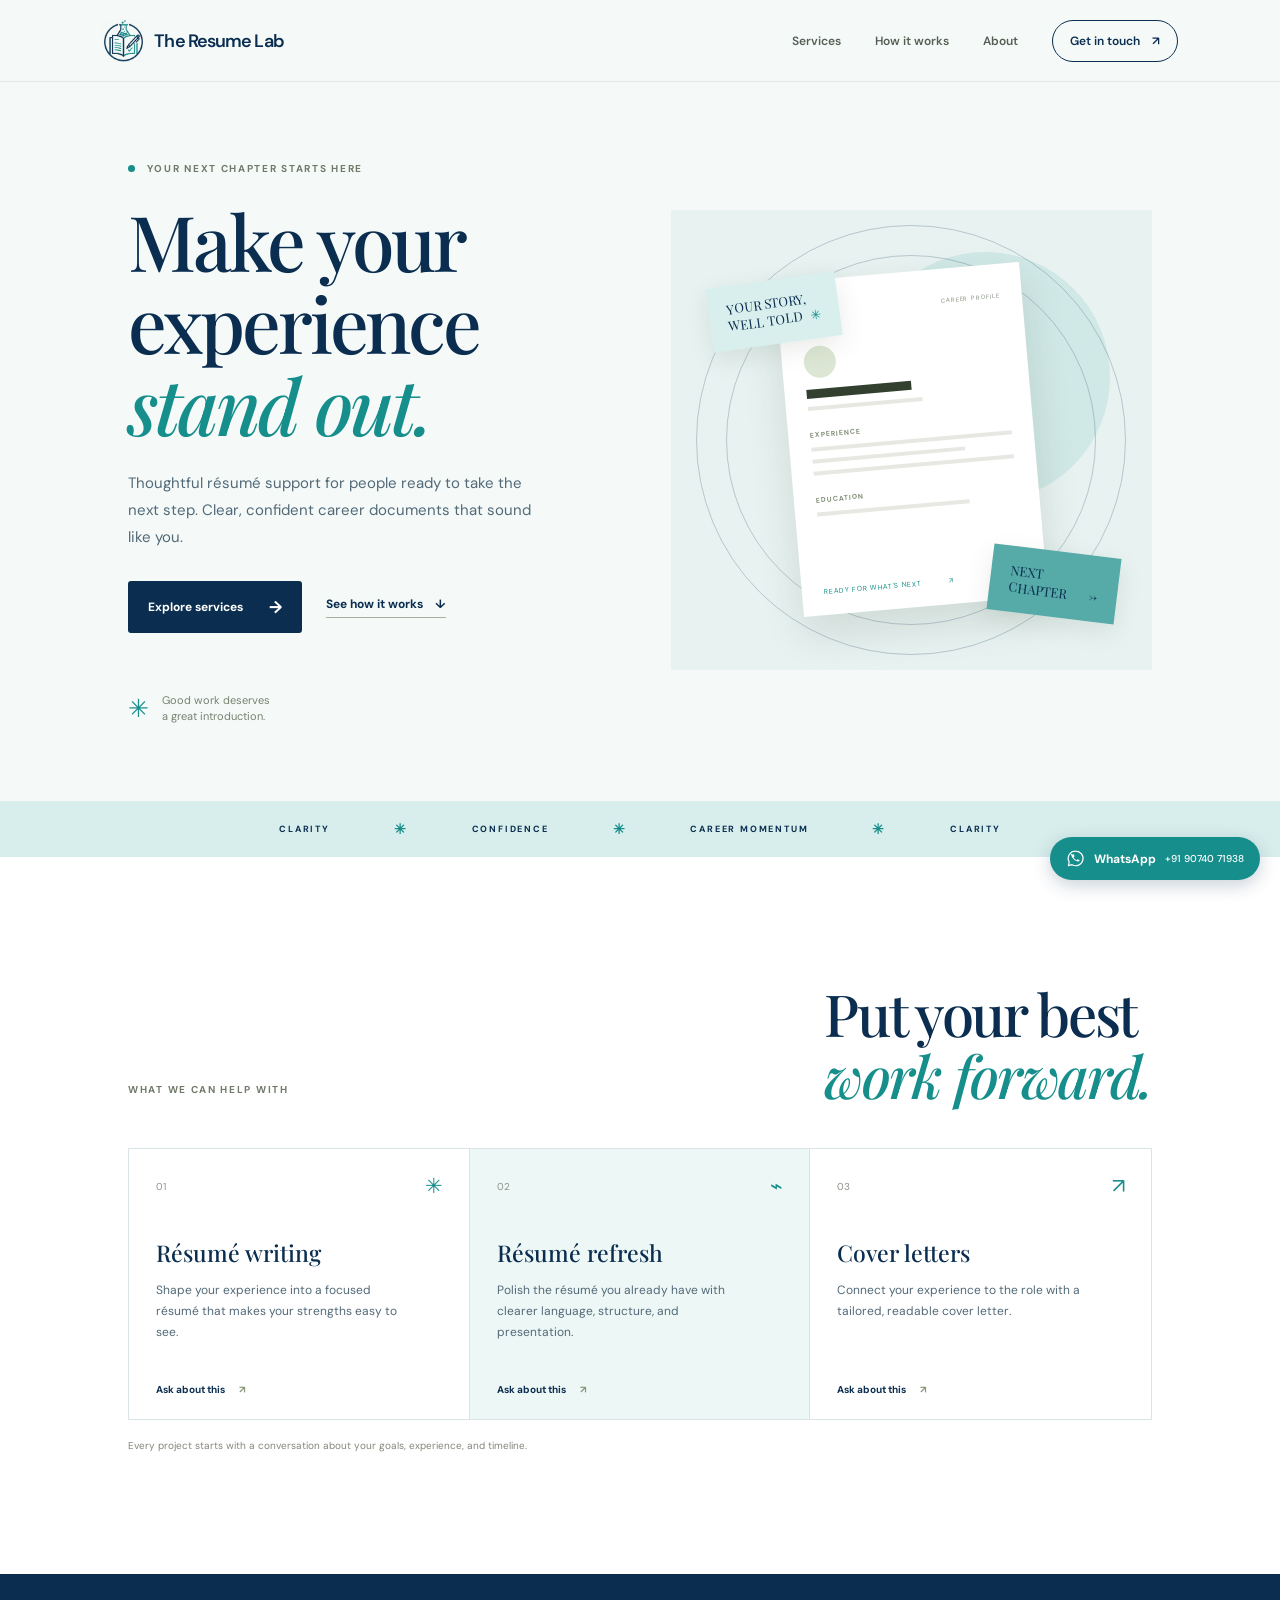
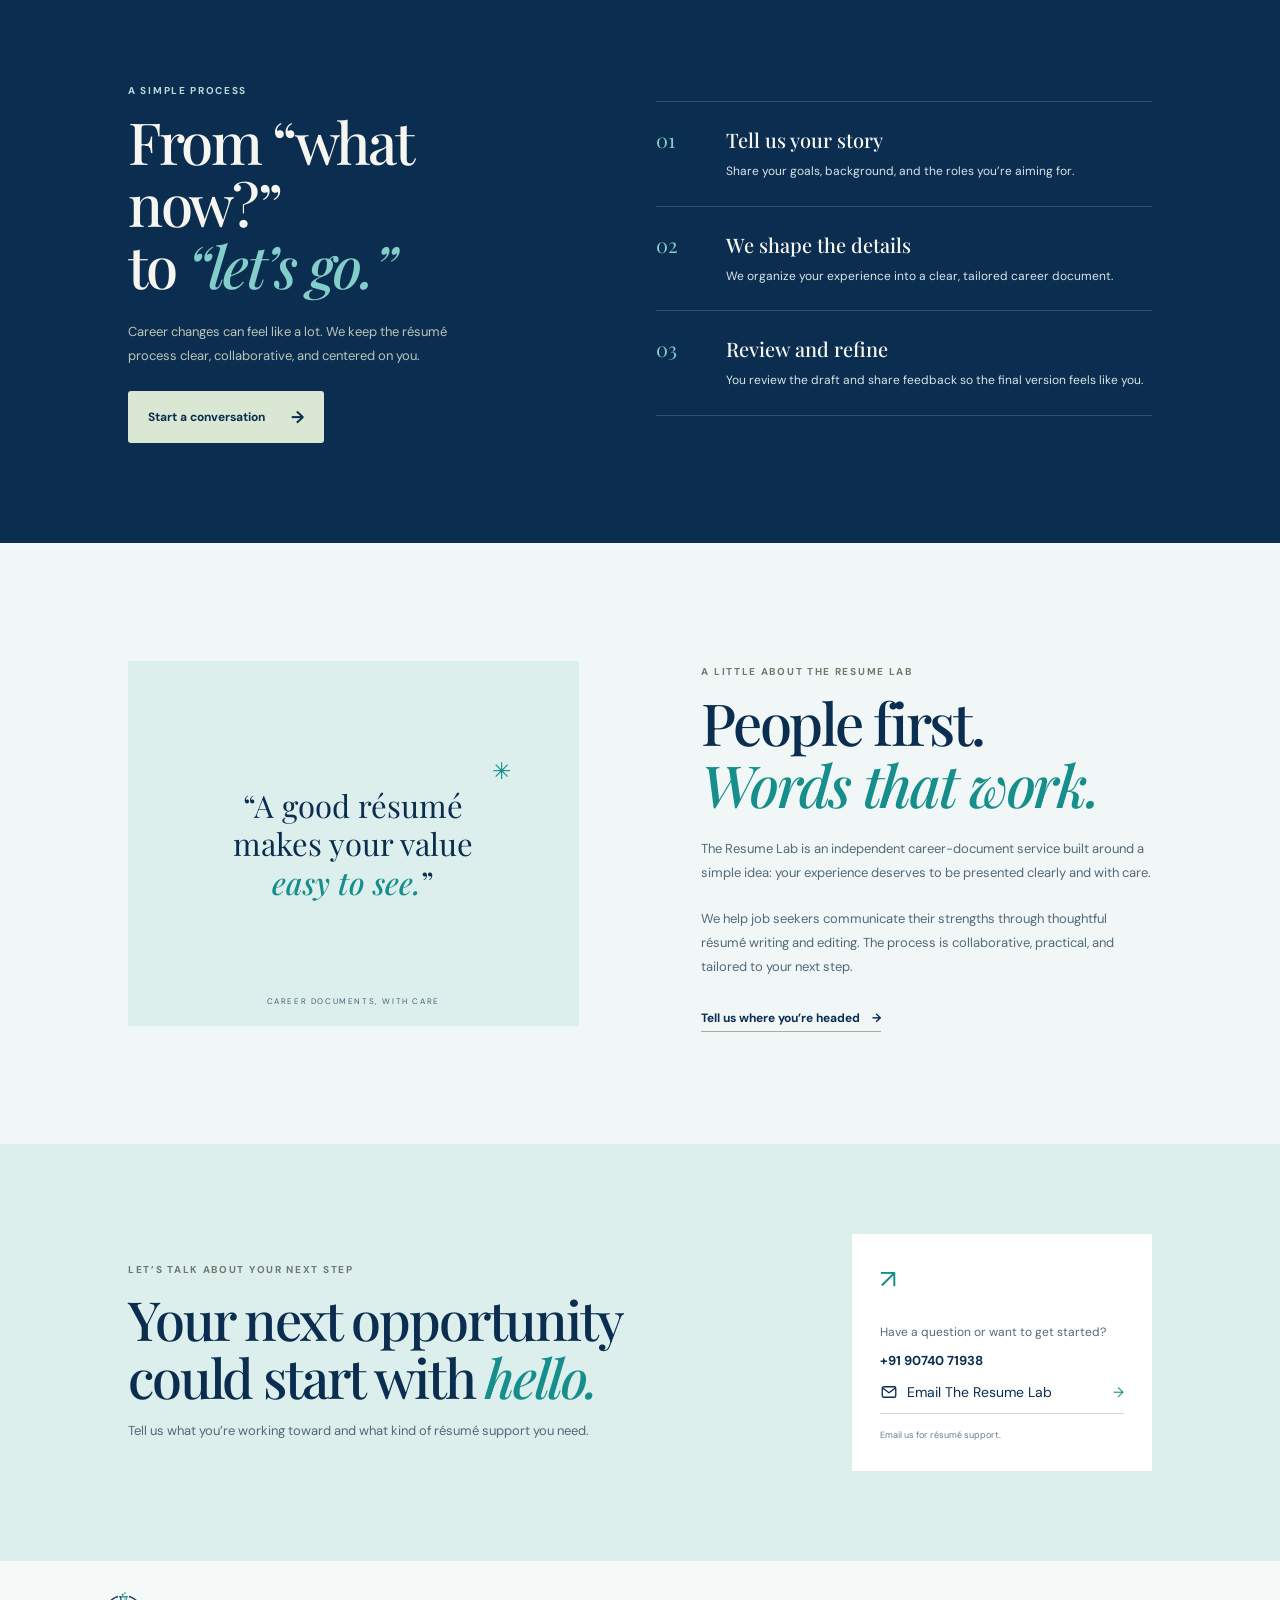
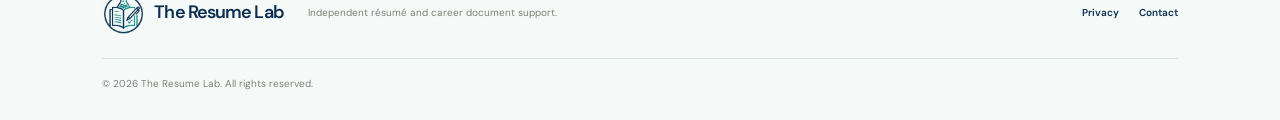
==== commit 99627a98: "Remove address from contact section" ====
--- a/index.html
+++ b/index.html
@@ -6,7 +6,7 @@
   <meta name="description" content="The Resume Lab helps job seekers present their experience clearly with résumé writing, editing, and career document support.">
   <meta name="theme-color" content="#f7f5f0">
   <title>The Resume Lab — Make your next move</title>
-  <link rel="stylesheet" href="styles.css?v=contact-single-whatsapp-20261122">
+  <link rel="stylesheet" href="styles.css?v=contact-no-address-20261123">
 </head>
 <body>
   <header class="site-header">
@@ -40,7 +40,7 @@
     </section>
     <section class="process" id="process"><div class="process-intro"><p class="eyebrow">A SIMPLE PROCESS</p><h2>From “what now?”<br>to <em>“let’s go.”</em></h2><p>Career changes can feel like a lot. We keep the résumé process clear, collaborative, and centered on you.</p><a class="button button-light" href="#contact">Start a conversation <span>→</span></a></div><div class="steps"><article><span>01</span><div><h3>Tell us your story</h3><p>Share your goals, background, and the roles you’re aiming for.</p></div></article><article><span>02</span><div><h3>We shape the details</h3><p>We organize your experience into a clear, tailored career document.</p></div></article><article><span>03</span><div><h3>Review and refine</h3><p>You review the draft and share feedback so the final version feels like you.</p></div></article></div></section>
     <section class="about section" id="about"><div class="about-visual"><div class="about-quote">“A good résumé<br>makes your value<br><em>easy to see.</em>”<span>✳</span></div><div class="about-caption">CAREER DOCUMENTS, WITH CARE</div></div><div class="about-copy"><p class="eyebrow">A LITTLE ABOUT THE RESUME LAB</p><h2>People first.<br><em>Words that work.</em></h2><p>The Resume Lab is an independent career-document service built around a simple idea: your experience deserves to be presented clearly and with care.</p><p>We help job seekers communicate their strengths through thoughtful résumé writing and editing. The process is collaborative, practical, and tailored to your next step.</p><a class="text-link" href="#contact">Tell us where you’re headed <span>→</span></a></div></section>
-    <section class="contact" id="contact"><div><p class="eyebrow">LET’S TALK ABOUT YOUR NEXT STEP</p><h2>Your next opportunity<br>could start with <em>hello.</em></h2><p>Tell us what you’re working toward and what kind of résumé support you need.</p></div><div class="contact-card"><span class="contact-symbol">↗</span><p>Have a question or want to get started?</p><p class="contact-phone"><a href="tel:+919074071938">+91 90740 71938</a></p><address class="contact-address">Padinhare Kattadi, Kizhakkummuri, Kakkodi, Chelannur, Kozhikode, Kerala 673611, India</address><a class="contact-email" href="mailto:theresumelab103@gmail.com"><svg class="contact-icon" viewBox="0 0 24 24" aria-hidden="true"><rect x="3" y="5" width="18" height="14" rx="2" fill="none" stroke="currentColor" stroke-width="1.8"/><path d="m4 7 8 6 8-6" fill="none" stroke="currentColor" stroke-width="1.8" stroke-linecap="round" stroke-linejoin="round"/></svg>Email The Resume Lab <span aria-hidden="true">→</span></a><small>Email us for résumé support.</small></div></section>
+    <section class="contact" id="contact"><div><p class="eyebrow">LET’S TALK ABOUT YOUR NEXT STEP</p><h2>Your next opportunity<br>could start with <em>hello.</em></h2><p>Tell us what you’re working toward and what kind of résumé support you need.</p></div><div class="contact-card"><span class="contact-symbol">↗</span><p>Have a question or want to get started?</p><p class="contact-phone"><a href="tel:+919074071938">+91 90740 71938</a></p><a class="contact-email" href="mailto:theresumelab103@gmail.com"><svg class="contact-icon" viewBox="0 0 24 24" aria-hidden="true"><rect x="3" y="5" width="18" height="14" rx="2" fill="none" stroke="currentColor" stroke-width="1.8"/><path d="m4 7 8 6 8-6" fill="none" stroke="currentColor" stroke-width="1.8" stroke-linecap="round" stroke-linejoin="round"/></svg>Email The Resume Lab <span aria-hidden="true">→</span></a><small>Email us for résumé support.</small></div></section>
   </main>
   <footer class="site-footer"><a class="brand" href="#home"><img class="brand-logo" src="logo.png" alt=""><span>The Resume Lab</span></a><p>Independent résumé and career document support.</p><div class="footer-links"><a href="privacy.html">Privacy</a><a href="#contact">Contact</a></div><small>© <span id="year">2026</span> The Resume Lab. All rights reserved.</small></footer>
   <a class="whatsapp-float" href="https://wa.me/919074071938" target="_blank" rel="noopener noreferrer" aria-label="Message The Resume Lab on WhatsApp at +91 90740 71938"><svg class="contact-icon whatsapp-icon" viewBox="0 0 32 32" aria-hidden="true"><path d="M16 3.5a12.3 12.3 0 0 0-10.6 18.5L4 28l6.2-1.6A12.3 12.3 0 1 0 16 3.5Z" fill="none" stroke="currentColor" stroke-width="2" stroke-linejoin="round"/><path d="M11 9.8c.3-.7.6-.8 1.1-.8h1.1l1.2 3.3-1.7 1.5c1.1 2.3 2.9 4.1 5.2 5.2l1.5-1.7 3.3 1.2v1.1c0 .5-.2.9-.8 1.1-1.2.5-3.4.1-6.3-1.5-2.2-1.2-4.1-3.1-5.3-5.3-1.6-2.9-2-5-1.5-6.3z" fill="currentColor"/></svg><span>WhatsApp</span><small>+91 90740 71938</small></a>
